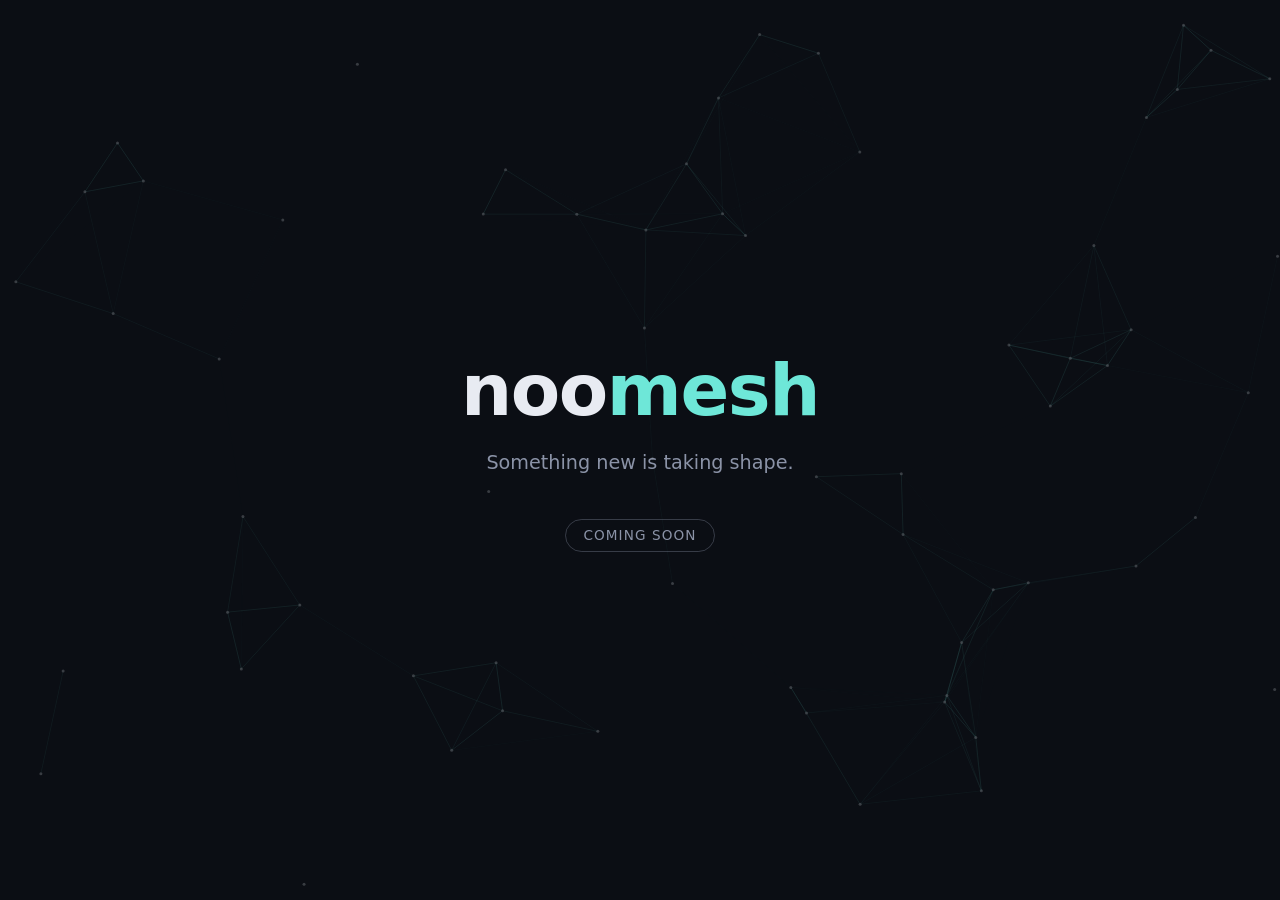
==== index.html @ 37df1b34 "Initial landing page for noomesh.ai Co-Authored-By: Claude Fable 5 <noreply@anthropic.com>" ====
<!DOCTYPE html>
<html lang="en">
<head>
  <meta charset="utf-8">
  <meta name="viewport" content="width=device-width, initial-scale=1">
  <title>Noomesh</title>
  <meta name="description" content="Noomesh — something new is taking shape.">
  <style>
    :root {
      --bg: #0b0e14;
      --fg: #e8ebf2;
      --muted: #8b93a7;
      --accent: #6ee7d8;
    }
    * { margin: 0; padding: 0; box-sizing: border-box; }
    html, body { height: 100%; }
    body {
      background: var(--bg);
      color: var(--fg);
      font-family: ui-sans-serif, system-ui, -apple-system, "Segoe UI", Roboto, Helvetica, Arial, sans-serif;
      display: grid;
      place-items: center;
      overflow: hidden;
    }
    canvas#mesh {
      position: fixed;
      inset: 0;
      width: 100%;
      height: 100%;
      opacity: 0.35;
    }
    main {
      position: relative;
      text-align: center;
      padding: 2rem;
    }
    h1 {
      font-size: clamp(2.5rem, 8vw, 4.5rem);
      font-weight: 650;
      letter-spacing: -0.02em;
    }
    h1 .accent { color: var(--accent); }
    p.tagline {
      margin-top: 1rem;
      font-size: clamp(1rem, 3vw, 1.2rem);
      color: var(--muted);
      line-height: 1.6;
    }
    .badge {
      display: inline-block;
      margin-top: 2.5rem;
      padding: 0.45rem 1.1rem;
      border: 1px solid rgba(139, 147, 167, 0.35);
      border-radius: 999px;
      font-size: 0.85rem;
      letter-spacing: 0.08em;
      text-transform: uppercase;
      color: var(--muted);
    }
  </style>
</head>
<body>
  <canvas id="mesh"></canvas>
  <main>
    <h1>noo<span class="accent">mesh</span></h1>
    <p class="tagline">Something new is taking shape.</p>
    <span class="badge">Coming soon</span>
  </main>
  <script>
    const canvas = document.getElementById('mesh');
    const ctx = canvas.getContext('2d');
    let w, h, points;

    function resize() {
      w = canvas.width = innerWidth * devicePixelRatio;
      h = canvas.height = innerHeight * devicePixelRatio;
      const count = Math.min(70, Math.floor((innerWidth * innerHeight) / 18000));
      points = Array.from({ length: count }, () => ({
        x: Math.random() * w,
        y: Math.random() * h,
        vx: (Math.random() - 0.5) * 0.35 * devicePixelRatio,
        vy: (Math.random() - 0.5) * 0.35 * devicePixelRatio,
      }));
    }

    function tick() {
      ctx.clearRect(0, 0, w, h);
      const linkDist = 170 * devicePixelRatio;
      for (const p of points) {
        p.x += p.vx; p.y += p.vy;
        if (p.x < 0 || p.x > w) p.vx *= -1;
        if (p.y < 0 || p.y > h) p.vy *= -1;
      }
      for (let i = 0; i < points.length; i++) {
        for (let j = i + 1; j < points.length; j++) {
          const a = points[i], b = points[j];
          const d = Math.hypot(a.x - b.x, a.y - b.y);
          if (d < linkDist) {
            ctx.strokeStyle = `rgba(110, 231, 216, ${(1 - d / linkDist) * 0.4})`;
            ctx.lineWidth = devicePixelRatio;
            ctx.beginPath();
            ctx.moveTo(a.x, a.y);
            ctx.lineTo(b.x, b.y);
            ctx.stroke();
          }
        }
      }
      ctx.fillStyle = 'rgba(232, 235, 242, 0.6)';
      for (const p of points) {
        ctx.beginPath();
        ctx.arc(p.x, p.y, 1.5 * devicePixelRatio, 0, Math.PI * 2);
        ctx.fill();
      }
      requestAnimationFrame(tick);
    }

    addEventListener('resize', resize);
    resize();
    tick();
  </script>
</body>
</html>
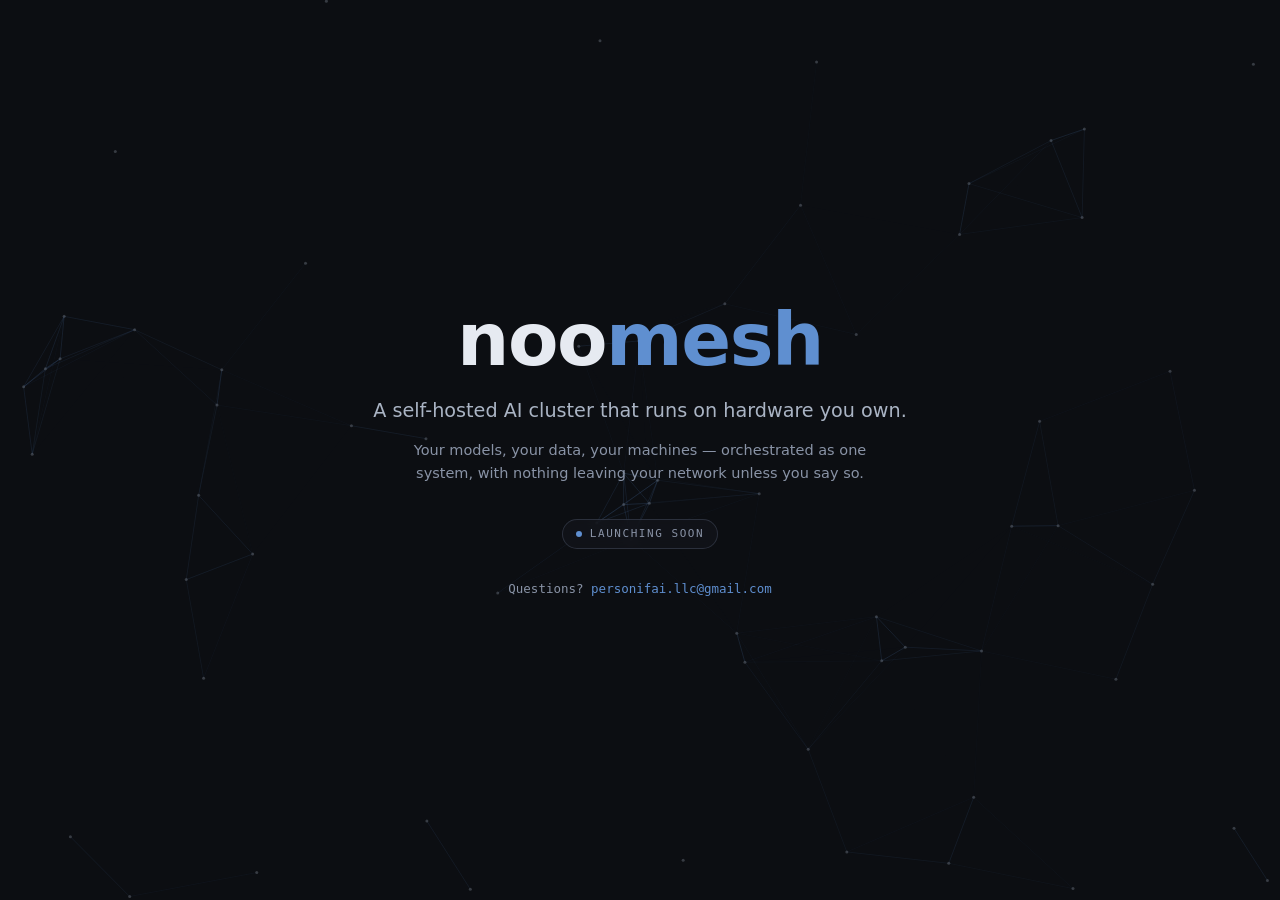
==== commit 19461b78: "feat: Slate-themed teaser now, full landing page staged for launch The teaser that was here predated" ====
--- a/index.html
+++ b/index.html
@@ -3,120 +3,78 @@
 <head>
   <meta charset="utf-8">
   <meta name="viewport" content="width=device-width, initial-scale=1">
-  <title>Noomesh</title>
-  <meta name="description" content="Noomesh — something new is taking shape.">
+  <title>Noomesh — coming soon</title>
+  <meta name="description" content="Noomesh — a self-hosted AI cluster that runs on hardware you own. Launching soon.">
+  <link rel="canonical" href="https://noomesh.ai/">
+
+  <meta property="og:type" content="website">
+  <meta property="og:url" content="https://noomesh.ai/">
+  <meta property="og:title" content="Noomesh">
+  <meta property="og:description" content="A self-hosted AI cluster that runs on hardware you own. Launching soon.">
+  <meta name="twitter:card" content="summary">
+
+  <link rel="icon" href="data:image/svg+xml,%3Csvg xmlns='http://www.w3.org/2000/svg' viewBox='0 0 32 32'%3E%3Ccircle cx='16' cy='16' r='16' fill='%230c0e12'/%3E%3Cg stroke='%235f8fd0' stroke-width='1.6' fill='none'%3E%3Cpath d='M9 10.5 23 21M23 10.5 9 21M9 10.5h14M9 21h14'/%3E%3C/g%3E%3Cg fill='%23e6eaf1'%3E%3Ccircle cx='9' cy='10.5' r='2.6'/%3E%3Ccircle cx='23' cy='10.5' r='2.6'/%3E%3Ccircle cx='9' cy='21' r='2.6'/%3E%3Ccircle cx='23' cy='21' r='2.6'/%3E%3C/g%3E%3C/svg%3E">
+  <link rel="stylesheet" href="assets/site.css">
   <style>
-    :root {
-      --bg: #0b0e14;
-      --fg: #e8ebf2;
-      --muted: #8b93a7;
-      --accent: #6ee7d8;
-    }
-    * { margin: 0; padding: 0; box-sizing: border-box; }
-    html, body { height: 100%; }
     body {
-      background: var(--bg);
-      color: var(--fg);
-      font-family: ui-sans-serif, system-ui, -apple-system, "Segoe UI", Roboto, Helvetica, Arial, sans-serif;
+      min-height: 100dvh;
       display: grid;
       place-items: center;
       overflow: hidden;
     }
-    canvas#mesh {
-      position: fixed;
-      inset: 0;
-      width: 100%;
-      height: 100%;
-      opacity: 0.35;
-    }
     main {
       position: relative;
+      z-index: 1;
       text-align: center;
-      padding: 2rem;
+      padding: 32px 24px;
+      max-width: 640px;
     }
     h1 {
-      font-size: clamp(2.5rem, 8vw, 4.5rem);
-      font-weight: 650;
-      letter-spacing: -0.02em;
+      font-size: clamp(2.6rem, 9vw, 4.6rem);
+      line-height: 1.05;
     }
-    h1 .accent { color: var(--accent); }
-    p.tagline {
-      margin-top: 1rem;
-      font-size: clamp(1rem, 3vw, 1.2rem);
-      color: var(--muted);
-      line-height: 1.6;
+    .tagline {
+      margin-top: 18px;
+      font-size: clamp(1rem, 3.2vw, 1.2rem);
+      color: var(--ink-2);
+      text-wrap: balance;
     }
-    .badge {
-      display: inline-block;
-      margin-top: 2.5rem;
-      padding: 0.45rem 1.1rem;
-      border: 1px solid rgba(139, 147, 167, 0.35);
-      border-radius: 999px;
-      font-size: 0.85rem;
-      letter-spacing: 0.08em;
-      text-transform: uppercase;
-      color: var(--muted);
+    .sub {
+      margin-top: 12px;
+      font-size: 14.5px;
+      color: var(--dim);
+      text-wrap: balance;
+    }
+    .pill {
+      margin-top: 34px;
+    }
+    .contact {
+      margin-top: 30px;
+      font-family: var(--mono);
+      font-size: 12.5px;
+      color: var(--dim);
     }
   </style>
 </head>
 <body>
-  <canvas id="mesh"></canvas>
+  <canvas id="mesh" aria-hidden="true"></canvas>
+
   <main>
-    <h1>noo<span class="accent">mesh</span></h1>
-    <p class="tagline">Something new is taking shape.</p>
-    <span class="badge">Coming soon</span>
+    <h1 class="wordmark">noo<span class="accent">mesh</span></h1>
+
+    <p class="tagline">A self-hosted AI cluster that runs on hardware you own.</p>
+    <p class="sub">
+      Your models, your data, your machines — orchestrated as one system,
+      with nothing leaving your network unless you say so.
+    </p>
+
+    <span class="pill">Launching soon</span>
+
+    <p class="contact">
+      Questions? <a href="mailto:personifai.llc@gmail.com">personifai.llc@gmail.com</a>
+    </p>
   </main>
-  <script>
-    const canvas = document.getElementById('mesh');
-    const ctx = canvas.getContext('2d');
-    let w, h, points;
 
-    function resize() {
-      w = canvas.width = innerWidth * devicePixelRatio;
-      h = canvas.height = innerHeight * devicePixelRatio;
-      const count = Math.min(70, Math.floor((innerWidth * innerHeight) / 18000));
-      points = Array.from({ length: count }, () => ({
-        x: Math.random() * w,
-        y: Math.random() * h,
-        vx: (Math.random() - 0.5) * 0.35 * devicePixelRatio,
-        vy: (Math.random() - 0.5) * 0.35 * devicePixelRatio,
-      }));
-    }
-
-    function tick() {
-      ctx.clearRect(0, 0, w, h);
-      const linkDist = 170 * devicePixelRatio;
-      for (const p of points) {
-        p.x += p.vx; p.y += p.vy;
-        if (p.x < 0 || p.x > w) p.vx *= -1;
-        if (p.y < 0 || p.y > h) p.vy *= -1;
-      }
-      for (let i = 0; i < points.length; i++) {
-        for (let j = i + 1; j < points.length; j++) {
-          const a = points[i], b = points[j];
-          const d = Math.hypot(a.x - b.x, a.y - b.y);
-          if (d < linkDist) {
-            ctx.strokeStyle = `rgba(110, 231, 216, ${(1 - d / linkDist) * 0.4})`;
-            ctx.lineWidth = devicePixelRatio;
-            ctx.beginPath();
-            ctx.moveTo(a.x, a.y);
-            ctx.lineTo(b.x, b.y);
-            ctx.stroke();
-          }
-        }
-      }
-      ctx.fillStyle = 'rgba(232, 235, 242, 0.6)';
-      for (const p of points) {
-        ctx.beginPath();
-        ctx.arc(p.x, p.y, 1.5 * devicePixelRatio, 0, Math.PI * 2);
-        ctx.fill();
-      }
-      requestAnimationFrame(tick);
-    }
-
-    addEventListener('resize', resize);
-    resize();
-    tick();
-  </script>
+  <script src="assets/mesh.js" defer></script>
 </body>
 </html>
--- a/assets/site.css
+++ b/assets/site.css
@@ -0,0 +1,212 @@
+/* Noomesh site — Slate palette, lifted from @metis/tokens (pai-mesh-ui,
+   packages/tokens/src/tokens.css) so the site and the console read as one
+   product. Dark-first: the console's dark theme is the product's face.
+
+   Kept as a plain stylesheet with no build step, matching how this repo
+   already deploys (push to main -> Pages, no CI). */
+
+:root {
+  /* Slate — dark */
+  --bg: #0c0e12;
+  --surface: #14171d;
+  --surface-2: #1b1f28;
+  --surface-3: #232937;
+  --line: rgba(150, 172, 205, 0.11);
+  --line-2: rgba(150, 172, 205, 0.2);
+  --ink: #e6eaf1;
+  --ink-2: #aab4c4;
+  --dim: #8993a6;
+  --good: #46c08a;
+  --warn: #e0a24a;
+  --primary: #5f8fd0;
+  --primary-foreground: #08111c;
+  --primary-soft: rgba(95, 143, 208, 0.14);
+
+  --sans: system-ui, 'Segoe UI', -apple-system, Roboto, sans-serif;
+  --mono: ui-monospace, 'Cascadia Code', 'JetBrains Mono', 'SF Mono', Consolas, Menlo, monospace;
+
+  /* consumed by assets/mesh.js */
+  --mesh-line: 95, 143, 208;
+  --mesh-dot: 170, 180, 196;
+
+  --maxw: 1060px;
+}
+
+* {
+  margin: 0;
+  padding: 0;
+  box-sizing: border-box;
+}
+html {
+  scroll-behavior: smooth;
+}
+@media (prefers-reduced-motion: reduce) {
+  html {
+    scroll-behavior: auto;
+  }
+}
+body {
+  background: var(--bg);
+  color: var(--ink);
+  font-family: var(--sans);
+  line-height: 1.6;
+  -webkit-font-smoothing: antialiased;
+}
+canvas#mesh {
+  position: fixed;
+  inset: 0;
+  width: 100%;
+  height: 100%;
+  z-index: 0;
+  pointer-events: none;
+  opacity: 0.55;
+}
+a {
+  color: var(--primary);
+  text-decoration: none;
+}
+a:hover {
+  text-decoration: underline;
+}
+:focus-visible {
+  outline: 2px solid var(--primary);
+  outline-offset: 3px;
+  border-radius: 4px;
+}
+
+/* Skip link — the first tab stop on a page whose nav precedes the content. */
+.skip {
+  position: absolute;
+  left: -9999px;
+  top: 0;
+  z-index: 50;
+  background: var(--surface);
+  color: var(--ink);
+  padding: 10px 16px;
+  border: 1px solid var(--line-2);
+  border-radius: 0 0 6px 0;
+}
+.skip:focus {
+  left: 0;
+}
+
+.wrap {
+  position: relative;
+  z-index: 1;
+  max-width: var(--maxw);
+  margin: 0 auto;
+  padding: 0 24px;
+}
+
+/* ---- wordmark ---- */
+.wordmark {
+  font-weight: 650;
+  letter-spacing: -0.02em;
+  color: var(--ink);
+}
+.wordmark .accent {
+  color: var(--primary);
+}
+
+/* ---- eyebrow / mono label ---- */
+.eyebrow {
+  font-family: var(--mono);
+  font-size: 11px;
+  letter-spacing: 0.18em;
+  text-transform: uppercase;
+  color: var(--dim);
+}
+
+/* ---- buttons ---- */
+.btn {
+  display: inline-flex;
+  align-items: center;
+  gap: 8px;
+  padding: 11px 20px;
+  border-radius: 7px;
+  font-size: 14.5px;
+  font-weight: 600;
+  border: 1px solid transparent;
+  cursor: pointer;
+}
+.btn:hover {
+  text-decoration: none;
+}
+.btn-primary {
+  background: var(--primary);
+  color: var(--primary-foreground);
+}
+.btn-primary:hover {
+  filter: brightness(1.08);
+}
+.btn-ghost {
+  border-color: var(--line-2);
+  color: var(--ink);
+}
+.btn-ghost:hover {
+  border-color: var(--ink-2);
+  background: var(--surface-2);
+}
+
+/* ---- status pill ---- */
+.pill {
+  display: inline-flex;
+  align-items: center;
+  gap: 8px;
+  padding: 5px 13px;
+  border: 1px solid var(--line-2);
+  border-radius: 999px;
+  font-family: var(--mono);
+  font-size: 11px;
+  letter-spacing: 0.14em;
+  text-transform: uppercase;
+  color: var(--dim);
+  background: rgba(20, 23, 29, 0.6);
+  backdrop-filter: blur(6px);
+}
+.pill::before {
+  content: '';
+  width: 6px;
+  height: 6px;
+  border-radius: 50%;
+  background: var(--primary);
+  flex-shrink: 0;
+}
+@media (prefers-reduced-motion: no-preference) {
+  .pill::before {
+    animation: pulse 2.4s ease-in-out infinite;
+  }
+}
+@keyframes pulse {
+  50% {
+    opacity: 0.3;
+  }
+}
+
+footer {
+  position: relative;
+  z-index: 1;
+  border-top: 1px solid var(--line);
+  margin-top: 72px;
+  padding: 28px 0 40px;
+}
+footer .wrap {
+  display: flex;
+  flex-wrap: wrap;
+  align-items: center;
+  justify-content: space-between;
+  gap: 14px;
+}
+footer .made {
+  font-family: var(--mono);
+  font-size: 11.5px;
+  color: var(--dim);
+}
+footer nav {
+  display: flex;
+  gap: 18px;
+  font-size: 13px;
+}
+footer nav a {
+  color: var(--ink-2);
+}
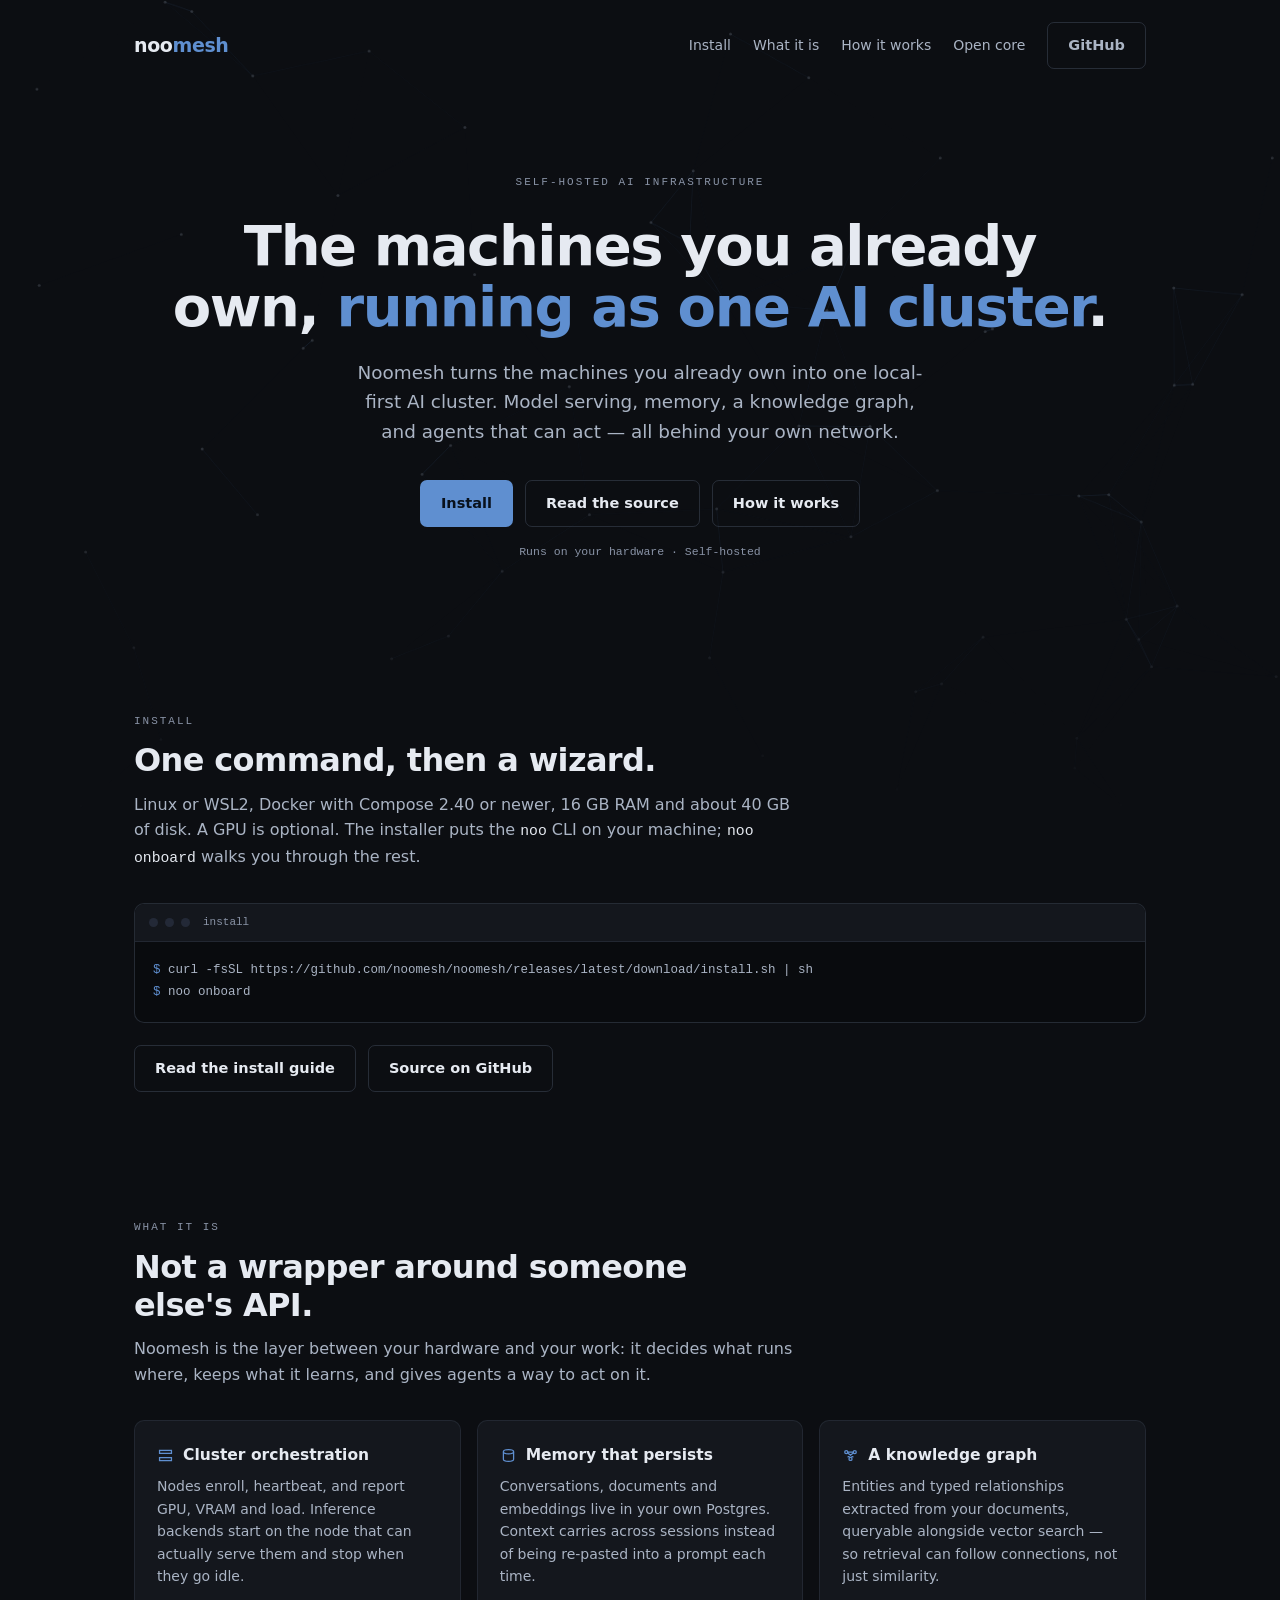
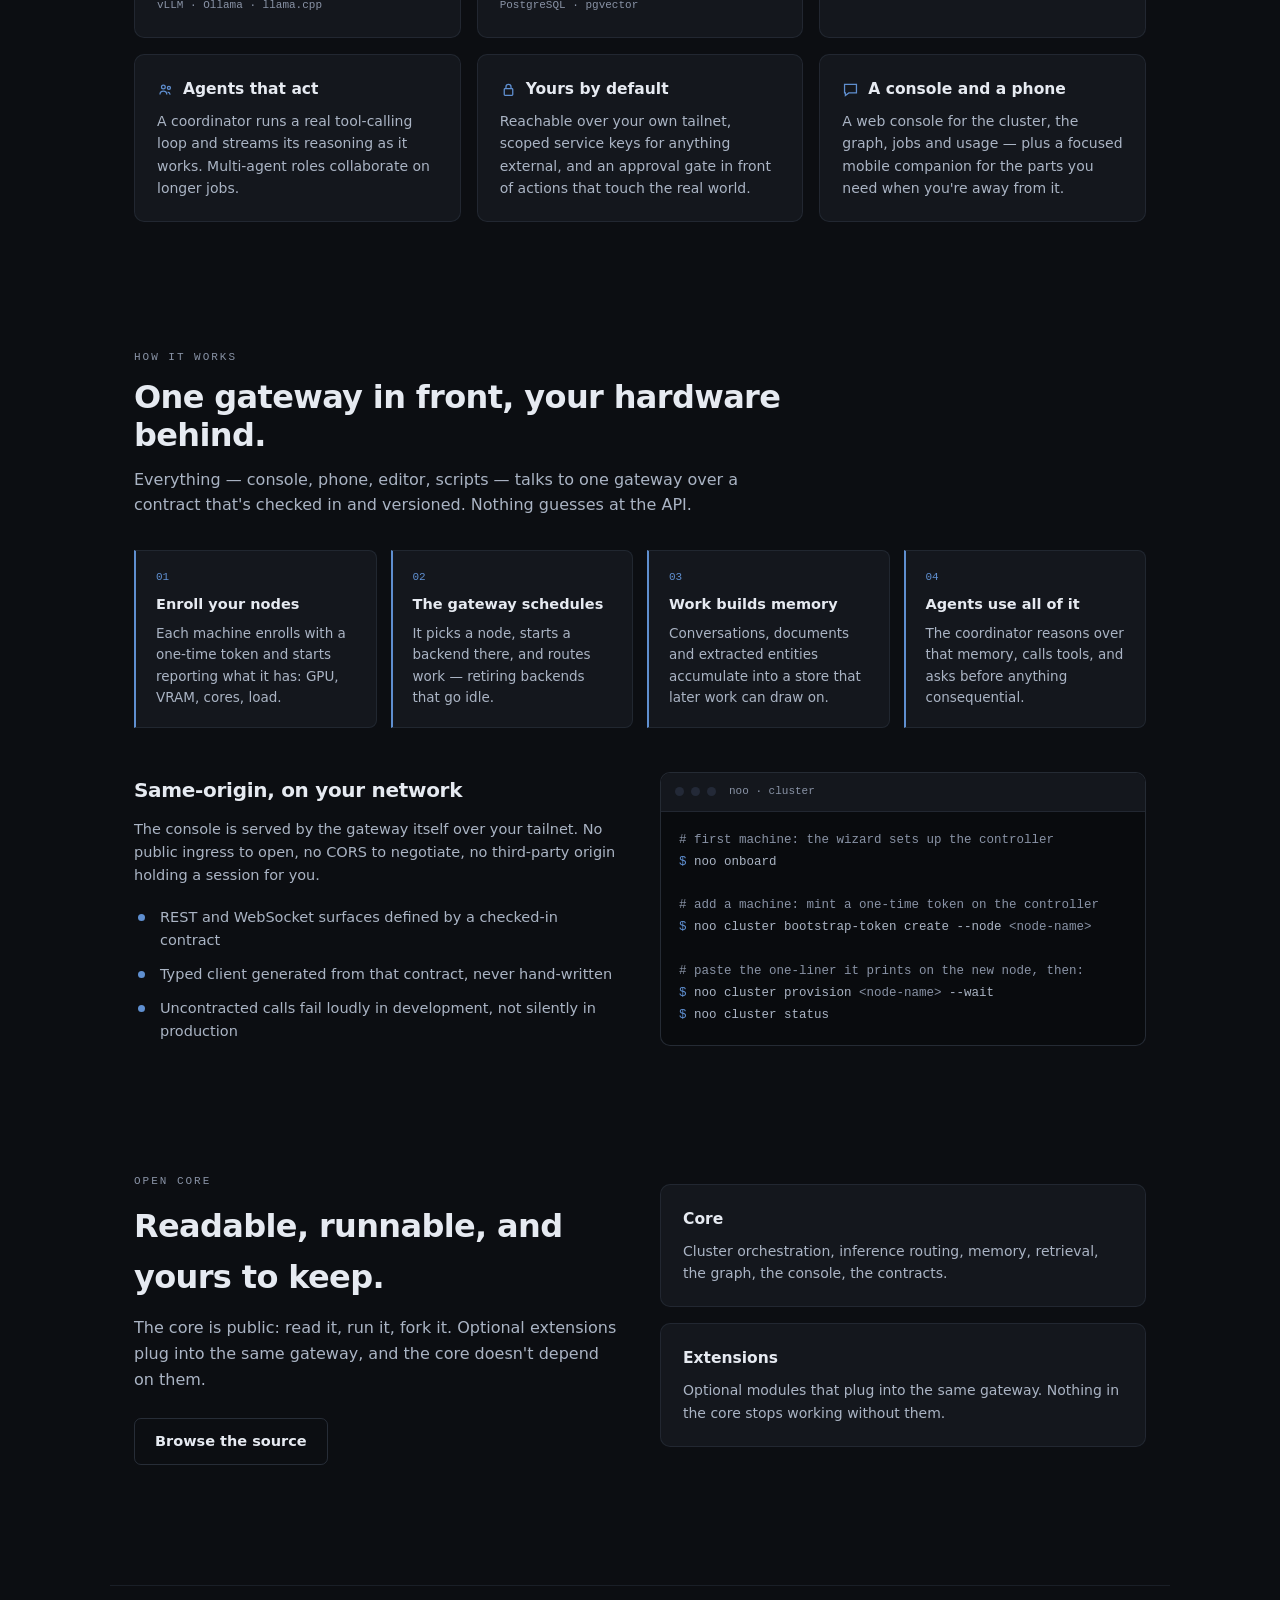
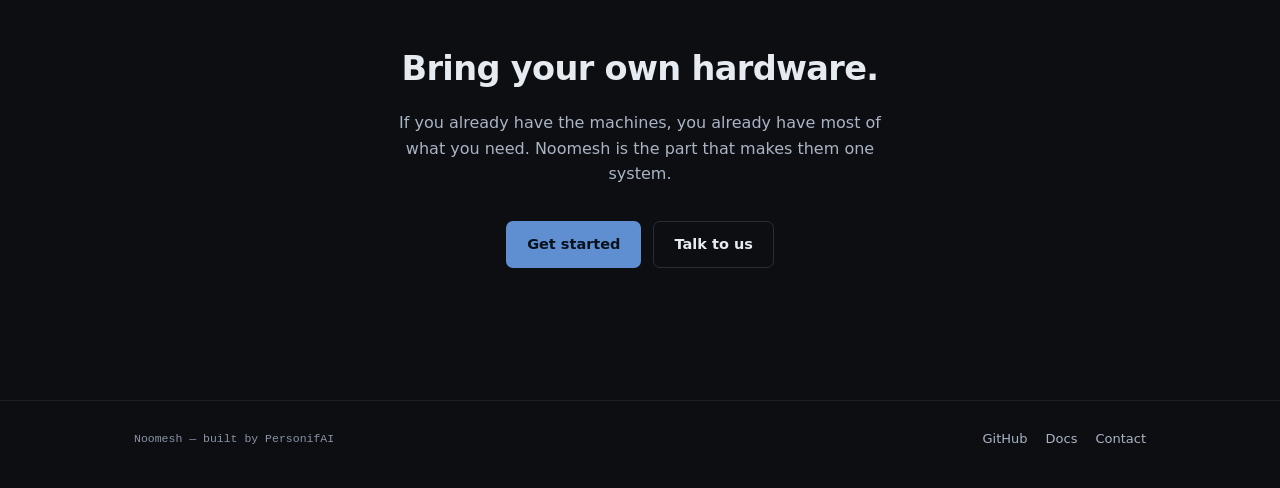
==== commit 00cf369f: "feat: launch page Co-Authored-By: Claude Sonnet 5.5 <noreply@anthropic.com>" ====
--- a/index.html
+++ b/index.html
@@ -3,78 +3,862 @@
 <head>
   <meta charset="utf-8">
   <meta name="viewport" content="width=device-width, initial-scale=1">
-  <title>Noomesh — coming soon</title>
-  <meta name="description" content="Noomesh — a self-hosted AI cluster that runs on hardware you own. Launching soon.">
+  <title>Noomesh — one local-first AI cluster</title>
+  <meta name="description" content="Noomesh turns the machines you already own into one local-first AI cluster. Model serving, memory, a knowledge graph and agents, behind your own network.">
+
   <link rel="canonical" href="https://noomesh.ai/">
 
   <meta property="og:type" content="website">
   <meta property="og:url" content="https://noomesh.ai/">
   <meta property="og:title" content="Noomesh">
-  <meta property="og:description" content="A self-hosted AI cluster that runs on hardware you own. Launching soon.">
+  <meta property="og:description" content="Noomesh turns the machines you already own into one local-first AI cluster.">
   <meta name="twitter:card" content="summary">
 
   <link rel="icon" href="data:image/svg+xml,%3Csvg xmlns='http://www.w3.org/2000/svg' viewBox='0 0 32 32'%3E%3Ccircle cx='16' cy='16' r='16' fill='%230c0e12'/%3E%3Cg stroke='%235f8fd0' stroke-width='1.6' fill='none'%3E%3Cpath d='M9 10.5 23 21M23 10.5 9 21M9 10.5h14M9 21h14'/%3E%3C/g%3E%3Cg fill='%23e6eaf1'%3E%3Ccircle cx='9' cy='10.5' r='2.6'/%3E%3Ccircle cx='23' cy='10.5' r='2.6'/%3E%3Ccircle cx='9' cy='21' r='2.6'/%3E%3Ccircle cx='23' cy='21' r='2.6'/%3E%3C/g%3E%3C/svg%3E">
-  <link rel="stylesheet" href="assets/site.css">
   <style>
-    body {
-      min-height: 100dvh;
-      display: grid;
-      place-items: center;
-      overflow: hidden;
-    }
-    main {
+/* Noomesh site — shared palette and primitives.
+   Dark-first, plain CSS, no build step. */
+
+:root {
+  /* Slate — dark */
+  --bg: #0c0e12;
+  --surface: #14171d;
+  --surface-2: #1b1f28;
+  --surface-3: #232937;
+  --line: rgba(150, 172, 205, 0.11);
+  --line-2: rgba(150, 172, 205, 0.2);
+  --ink: #e6eaf1;
+  --ink-2: #aab4c4;
+  --dim: #8993a6;
+  --good: #46c08a;
+  --warn: #e0a24a;
+  --primary: #5f8fd0;
+  --primary-foreground: #08111c;
+  --primary-soft: rgba(95, 143, 208, 0.14);
+
+  --sans: system-ui, 'Segoe UI', -apple-system, Roboto, sans-serif;
+  --mono: ui-monospace, 'Cascadia Code', 'JetBrains Mono', 'SF Mono', Consolas, Menlo, monospace;
+
+  /* consumed by assets/mesh.js */
+  --mesh-line: 95, 143, 208;
+  --mesh-dot: 170, 180, 196;
+
+  --maxw: 1060px;
+}
+
+* {
+  margin: 0;
+  padding: 0;
+  box-sizing: border-box;
+}
+html {
+  scroll-behavior: smooth;
+}
+@media (prefers-reduced-motion: reduce) {
+  html {
+    scroll-behavior: auto;
+  }
+}
+body {
+  background: var(--bg);
+  color: var(--ink);
+  font-family: var(--sans);
+  line-height: 1.6;
+  -webkit-font-smoothing: antialiased;
+}
+canvas#mesh {
+  position: fixed;
+  inset: 0;
+  width: 100%;
+  height: 100%;
+  z-index: 0;
+  pointer-events: none;
+  opacity: 0.55;
+}
+a {
+  color: var(--primary);
+  text-decoration: none;
+}
+a:hover {
+  text-decoration: underline;
+}
+:focus-visible {
+  outline: 2px solid var(--primary);
+  outline-offset: 3px;
+  border-radius: 4px;
+}
+
+/* Skip link — the first tab stop on a page whose nav precedes the content. */
+.skip {
+  position: absolute;
+  left: -9999px;
+  top: 0;
+  z-index: 50;
+  background: var(--surface);
+  color: var(--ink);
+  padding: 10px 16px;
+  border: 1px solid var(--line-2);
+  border-radius: 0 0 6px 0;
+}
+.skip:focus {
+  left: 0;
+}
+
+.wrap {
+  position: relative;
+  z-index: 1;
+  max-width: var(--maxw);
+  margin: 0 auto;
+  padding: 0 24px;
+}
+
+/* ---- wordmark ---- */
+.wordmark {
+  font-weight: 650;
+  letter-spacing: -0.02em;
+  color: var(--ink);
+}
+.wordmark .accent {
+  color: var(--primary);
+}
+
+/* ---- eyebrow / mono label ---- */
+.eyebrow {
+  font-family: var(--mono);
+  font-size: 11px;
+  letter-spacing: 0.18em;
+  text-transform: uppercase;
+  color: var(--dim);
+}
+
+/* ---- buttons ---- */
+.btn {
+  display: inline-flex;
+  align-items: center;
+  gap: 8px;
+  padding: 11px 20px;
+  border-radius: 7px;
+  font-size: 14.5px;
+  font-weight: 600;
+  border: 1px solid transparent;
+  cursor: pointer;
+}
+.btn:hover {
+  text-decoration: none;
+}
+.btn-primary {
+  background: var(--primary);
+  color: var(--primary-foreground);
+}
+.btn-primary:hover {
+  filter: brightness(1.08);
+}
+.btn-ghost {
+  border-color: var(--line-2);
+  color: var(--ink);
+}
+.btn-ghost:hover {
+  border-color: var(--ink-2);
+  background: var(--surface-2);
+}
+
+/* ---- status pill ---- */
+.pill {
+  display: inline-flex;
+  align-items: center;
+  gap: 8px;
+  padding: 5px 13px;
+  border: 1px solid var(--line-2);
+  border-radius: 999px;
+  font-family: var(--mono);
+  font-size: 11px;
+  letter-spacing: 0.14em;
+  text-transform: uppercase;
+  color: var(--dim);
+  background: rgba(20, 23, 29, 0.6);
+  backdrop-filter: blur(6px);
+}
+.pill::before {
+  content: '';
+  width: 6px;
+  height: 6px;
+  border-radius: 50%;
+  background: var(--primary);
+  flex-shrink: 0;
+}
+@media (prefers-reduced-motion: no-preference) {
+  .pill::before {
+    animation: pulse 2.4s ease-in-out infinite;
+  }
+}
+@keyframes pulse {
+  50% {
+    opacity: 0.3;
+  }
+}
+
+footer {
+  position: relative;
+  z-index: 1;
+  border-top: 1px solid var(--line);
+  margin-top: 72px;
+  padding: 28px 0 40px;
+}
+footer .wrap {
+  display: flex;
+  flex-wrap: wrap;
+  align-items: center;
+  justify-content: space-between;
+  gap: 14px;
+}
+footer .made {
+  font-family: var(--mono);
+  font-size: 11.5px;
+  color: var(--dim);
+}
+footer nav {
+  display: flex;
+  gap: 18px;
+  font-size: 13px;
+}
+footer nav a {
+  color: var(--ink-2);
+}
+  </style>
+  <style>
+    /* The field is background texture behind the hero only — it competes with
+       reading once there's real content on the page. */
+    canvas#mesh {
+      height: 92vh;
+      opacity: 0.4;
+      -webkit-mask-image: linear-gradient(to bottom, #000 55%, transparent);
+      mask-image: linear-gradient(to bottom, #000 55%, transparent);
+    }
+
+    header.site {
+      position: relative;
+      z-index: 2;
+      padding: 22px 0;
+    }
+    header.site .wrap {
+      display: flex;
+      align-items: center;
+      justify-content: space-between;
+      gap: 16px;
+    }
+    header.site .wordmark {
+      font-size: 19px;
+    }
+    header.site nav {
+      display: flex;
+      align-items: center;
+      gap: 22px;
+      font-size: 14px;
+    }
+    header.site nav a {
+      color: var(--ink-2);
+    }
+    header.site nav a:hover {
+      color: var(--ink);
+      text-decoration: none;
+    }
+    @media (max-width: 720px) {
+      header.site nav a:not(.btn) {
+        display: none;
+      }
+    }
+
+    /* ---- hero ---- */
+    .hero {
+      padding: 76px 0 84px;
+      text-align: center;
+    }
+    .hero h1 {
+      margin-top: 22px;
+      font-size: clamp(2.1rem, 6vw, 3.5rem);
+      line-height: 1.1;
+      letter-spacing: -0.025em;
+      text-wrap: balance;
+    }
+    .hero h1 .accent {
+      color: var(--primary);
+    }
+    .hero .lede {
+      margin: 20px auto 0;
+      max-width: 640px;
+      font-size: clamp(1rem, 2.6vw, 1.15rem);
+      color: var(--ink-2);
+      text-wrap: balance;
+    }
+    .cta {
+      margin-top: 34px;
+      display: flex;
+      gap: 12px;
+      justify-content: center;
+      flex-wrap: wrap;
+    }
+    .cta-note {
+      margin-top: 16px;
+      font-family: var(--mono);
+      font-size: 11.5px;
+      color: var(--dim);
+    }
+    /* One line wherever it fits. Below this it wraps at the separator rather
+       than being shrunk into illegibility. */
+    @media (min-width: 560px) {
+      .cta-note {
+        white-space: nowrap;
+      }
+    }
+
+    /* ---- sections ---- */
+    section {
       position: relative;
       z-index: 1;
-      text-align: center;
-      padding: 32px 24px;
-      max-width: 640px;
-    }
-    h1 {
-      font-size: clamp(2.6rem, 9vw, 4.6rem);
-      line-height: 1.05;
-    }
-    .tagline {
-      margin-top: 18px;
-      font-size: clamp(1rem, 3.2vw, 1.2rem);
+      padding: 60px 0;
+    }
+    .sec-head {
+      max-width: 660px;
+      margin-bottom: 32px;
+    }
+    .sec-head h2 {
+      margin-top: 10px;
+      font-size: clamp(1.5rem, 3.6vw, 2rem);
+      letter-spacing: -0.02em;
+      line-height: 1.2;
+    }
+    .sec-head p {
+      margin-top: 12px;
       color: var(--ink-2);
-      text-wrap: balance;
-    }
-    .sub {
-      margin-top: 12px;
+    }
+
+    .grid {
+      display: grid;
+      grid-template-columns: repeat(auto-fit, minmax(268px, 1fr));
+      gap: 16px;
+    }
+    .card {
+      background: var(--surface);
+      border: 1px solid var(--line);
+      border-radius: 10px;
+      padding: 22px;
+    }
+    .card h3 {
+      font-size: 15.5px;
+      margin-bottom: 8px;
+      display: flex;
+      align-items: center;
+      gap: 9px;
+    }
+    .card h3 svg {
+      width: 17px;
+      height: 17px;
+      flex-shrink: 0;
+      fill: none;
+      stroke: var(--primary);
+      stroke-width: 1.5;
+    }
+    .card p {
+      font-size: 14px;
+      color: var(--ink-2);
+    }
+    .card .note {
+      display: block;
+      margin-top: 10px;
+      font-family: var(--mono);
+      font-size: 11px;
+      color: var(--dim);
+    }
+
+    /* ---- flow diagram ---- */
+    .flow {
+      display: grid;
+      grid-template-columns: repeat(auto-fit, minmax(210px, 1fr));
+      gap: 14px;
+      counter-reset: step;
+    }
+    .flow .step {
+      position: relative;
+      background: var(--surface);
+      border: 1px solid var(--line);
+      border-left: 2px solid var(--primary);
+      border-radius: 0 8px 8px 0;
+      padding: 18px 20px;
+    }
+    .flow .step::before {
+      counter-increment: step;
+      content: '0' counter(step);
+      display: block;
+      font-family: var(--mono);
+      font-size: 11px;
+      color: var(--primary);
+      margin-bottom: 7px;
+    }
+    .flow .step h3 {
       font-size: 14.5px;
+      margin-bottom: 6px;
+    }
+    .flow .step p {
+      font-size: 13.5px;
+      color: var(--ink-2);
+    }
+
+    /* ---- terminal ---- */
+    .term {
+      background: #090b0e;
+      border: 1px solid var(--line-2);
+      border-radius: 10px;
+      overflow: hidden;
+    }
+    .term-bar {
+      display: flex;
+      align-items: center;
+      gap: 7px;
+      padding: 10px 14px;
+      border-bottom: 1px solid var(--line);
+      background: var(--surface);
+    }
+    .term-bar i {
+      width: 9px;
+      height: 9px;
+      border-radius: 50%;
+      background: var(--surface-3);
+    }
+    .term-bar span {
+      margin-left: 6px;
+      font-family: var(--mono);
+      font-size: 11px;
       color: var(--dim);
-      text-wrap: balance;
-    }
-    .pill {
-      margin-top: 34px;
-    }
-    .contact {
-      margin-top: 30px;
+    }
+    .term pre {
+      margin: 0;
+      padding: 18px;
+      overflow-x: auto;
       font-family: var(--mono);
       font-size: 12.5px;
+      line-height: 1.75;
+      color: var(--ink-2);
+    }
+    .term .c {
       color: var(--dim);
+    }
+    .term .p {
+      color: var(--primary);
+    }
+    .term .g {
+      color: var(--good);
+    }
+
+    .split {
+      display: grid;
+      grid-template-columns: 1fr 1fr;
+      gap: 40px;
+      align-items: center;
+    }
+    @media (max-width: 860px) {
+      .split {
+        grid-template-columns: 1fr;
+        gap: 26px;
+      }
+      section {
+        padding: 44px 0;
+      }
+    }
+
+    ul.ticks {
+      list-style: none;
+      margin-top: 18px;
+      display: grid;
+      gap: 11px;
+    }
+    ul.ticks li {
+      position: relative;
+      padding-left: 26px;
+      font-size: 14.5px;
+      color: var(--ink-2);
+    }
+    ul.ticks li::before {
+      content: '';
+      position: absolute;
+      left: 4px;
+      top: 8px;
+      width: 7px;
+      height: 7px;
+      border-radius: 50%;
+      background: var(--primary);
+    }
+
+    code {
+      font-family: var(--mono);
+      font-size: 0.92em;
+      color: var(--ink);
+    }
+
+    .closing {
+      text-align: center;
+      border-top: 1px solid var(--line);
+      padding-top: 56px;
+    }
+    .closing h2 {
+      font-size: clamp(1.5rem, 4vw, 2.1rem);
+      letter-spacing: -0.02em;
+    }
+    .closing p {
+      margin: 14px auto 0;
+      max-width: 520px;
+      color: var(--ink-2);
     }
   </style>
 </head>
 <body>
+  <a class="skip" href="#main">Skip to content</a>
   <canvas id="mesh" aria-hidden="true"></canvas>
 
-  <main>
-    <h1 class="wordmark">noo<span class="accent">mesh</span></h1>
-
-    <p class="tagline">A self-hosted AI cluster that runs on hardware you own.</p>
-    <p class="sub">
-      Your models, your data, your machines — orchestrated as one system,
-      with nothing leaving your network unless you say so.
-    </p>
-
-    <span class="pill">Launching soon</span>
-
-    <p class="contact">
-      Questions? <a href="mailto:personifai.llc@gmail.com">personifai.llc@gmail.com</a>
-    </p>
+  <header class="site">
+    <div class="wrap">
+      <a class="wordmark" href="/" aria-label="Noomesh home">noo<span class="accent">mesh</span></a>
+      <nav>
+        <a href="#install">Install</a>
+        <a href="#what">What it is</a>
+        <a href="#how">How it works</a>
+        <a href="#open">Open core</a>
+        <a class="btn btn-ghost" href="https://github.com/noomesh/noomesh">GitHub</a>
+      </nav>
+    </div>
+  </header>
+
+  <main id="main">
+    <div class="wrap hero">
+      <span class="eyebrow">Self-hosted AI infrastructure</span>
+      <h1>The machines you already own, <span class="accent">running as one AI cluster</span>.</h1>
+      <p class="lede">
+        Noomesh turns the machines you already own into one local-first AI cluster.
+        Model serving, memory, a knowledge graph, and agents that can act — all behind
+        your own network.
+      </p>
+      <div class="cta">
+        <a class="btn btn-primary" href="#install">Install</a>
+        <a class="btn btn-ghost" href="https://github.com/noomesh/noomesh">Read the source</a>
+        <a class="btn btn-ghost" href="#how">How it works</a>
+      </div>
+      <p class="cta-note">Runs on your hardware · Self-hosted</p>
+    </div>
+
+    <!-- ---------- install ---------- -->
+    <section id="install">
+      <div class="wrap">
+        <div class="sec-head">
+          <span class="eyebrow">Install</span>
+          <h2>One command, then a wizard.</h2>
+          <p>
+            Linux or WSL2, Docker with Compose 2.40 or newer, 16&nbsp;GB RAM and about 40&nbsp;GB of disk. A GPU is optional.
+            The installer puts the <code>noo</code> CLI on your machine; <code>noo onboard</code>
+            walks you through the rest.
+          </p>
+        </div>
+        <div class="term">
+          <div class="term-bar">
+            <i></i><i></i><i></i><span>install</span>
+          </div>
+<pre><span class="p">$</span> curl -fsSL https://github.com/noomesh/noomesh/releases/latest/download/install.sh | sh
+<span class="p">$</span> noo onboard</pre>
+        </div>
+        <div class="cta" style="justify-content:flex-start;margin-top:22px">
+          <a class="btn btn-ghost" href="https://github.com/noomesh/noomesh#quick-start">Read the install guide</a>
+          <a class="btn btn-ghost" href="https://github.com/noomesh/noomesh">Source on GitHub</a>
+        </div>
+      </div>
+    </section>
+
+    <!-- ---------- what it is ---------- -->
+    <section id="what">
+      <div class="wrap">
+        <div class="sec-head">
+          <span class="eyebrow">What it is</span>
+          <h2>Not a wrapper around someone else's API.</h2>
+          <p>
+            Noomesh is the layer between your hardware and your work: it decides what runs
+            where, keeps what it learns, and gives agents a way to act on it.
+          </p>
+        </div>
+
+        <div class="grid">
+          <div class="card">
+            <h3>
+              <svg viewBox="0 0 20 20"><rect x="3" y="4" width="14" height="3.5"/><rect x="3" y="12.5" width="14" height="3.5"/></svg>
+              Cluster orchestration
+            </h3>
+            <p>
+              Nodes enroll, heartbeat, and report GPU, VRAM and load. Inference backends
+              start on the node that can actually serve them and stop when they go idle.
+            </p>
+            <span class="note">vLLM · Ollama · llama.cpp</span>
+          </div>
+
+          <div class="card">
+            <h3>
+              <svg viewBox="0 0 20 20"><ellipse cx="10" cy="5.5" rx="6" ry="2.5"/><path d="M4 5.5v9c0 1.4 2.7 2.5 6 2.5s6-1.1 6-2.5v-9"/></svg>
+              Memory that persists
+            </h3>
+            <p>
+              Conversations, documents and embeddings live in your own Postgres. Context
+              carries across sessions instead of being re-pasted into a prompt each time.
+            </p>
+            <span class="note">PostgreSQL · pgvector</span>
+          </div>
+
+          <div class="card">
+            <h3>
+              <svg viewBox="0 0 20 20"><circle cx="5" cy="6" r="1.8"/><circle cx="15" cy="6" r="1.8"/><circle cx="10" cy="14" r="1.8"/><path d="M6.6 7l6.8 5M13.4 7l-6.8 5M6.5 6h7"/></svg>
+              A knowledge graph
+            </h3>
+            <p>
+              Entities and typed relationships extracted from your documents, queryable
+              alongside vector search — so retrieval can follow connections, not just
+              similarity.
+            </p>
+          </div>
+
+          <div class="card">
+            <h3>
+              <svg viewBox="0 0 20 20"><circle cx="7.5" cy="7" r="2.2"/><circle cx="14" cy="8" r="1.8"/><path d="M3.5 16c0-2.4 1.8-4 4-4s4 1.6 4 4M12.5 13c1.4.1 2.6 1.1 3 3"/></svg>
+              Agents that act
+            </h3>
+            <p>
+              A coordinator runs a real tool-calling loop and streams its reasoning as it
+              works. Multi-agent roles collaborate on longer jobs.
+            </p>
+          </div>
+
+          <div class="card">
+            <h3>
+              <svg viewBox="0 0 20 20"><rect x="5" y="9" width="10" height="8" rx="1"/><path d="M7 9V7a3 3 0 0 1 6 0v2"/></svg>
+              Yours by default
+            </h3>
+            <p>
+              Reachable over your own tailnet, scoped service keys for anything external,
+              and an approval gate in front of actions that touch the real world.
+            </p>
+          </div>
+
+          <div class="card">
+            <h3>
+              <svg viewBox="0 0 20 20"><path d="M3 4h14v10H8l-4 3v-3H3z"/></svg>
+              A console and a phone
+            </h3>
+            <p>
+              A web console for the cluster, the graph, jobs and usage — plus a focused
+              mobile companion for the parts you need when you're away from it.
+            </p>
+          </div>
+        </div>
+      </div>
+    </section>
+
+    <!-- ---------- how it works ---------- -->
+    <section id="how">
+      <div class="wrap">
+        <div class="sec-head">
+          <span class="eyebrow">How it works</span>
+          <h2>One gateway in front, your hardware behind.</h2>
+          <p>
+            Everything — console, phone, editor, scripts — talks to one gateway over a
+            contract that's checked in and versioned. Nothing guesses at the API.
+          </p>
+        </div>
+
+        <div class="flow">
+          <div class="step">
+            <h3>Enroll your nodes</h3>
+            <p>Each machine enrolls with a one-time token and starts reporting what it has: GPU, VRAM, cores, load.</p>
+          </div>
+          <div class="step">
+            <h3>The gateway schedules</h3>
+            <p>It picks a node, starts a backend there, and routes work — retiring backends that go idle.</p>
+          </div>
+          <div class="step">
+            <h3>Work builds memory</h3>
+            <p>Conversations, documents and extracted entities accumulate into a store that later work can draw on.</p>
+          </div>
+          <div class="step">
+            <h3>Agents use all of it</h3>
+            <p>The coordinator reasons over that memory, calls tools, and asks before anything consequential.</p>
+          </div>
+        </div>
+
+        <div class="split" style="margin-top:44px">
+          <div>
+            <h3 style="font-size:1.25rem;letter-spacing:-0.015em">Same-origin, on your network</h3>
+            <p style="margin-top:12px;color:var(--ink-2);font-size:14.5px">
+              The console is served by the gateway itself over your tailnet. No public
+              ingress to open, no CORS to negotiate, no third-party origin holding a
+              session for you.
+            </p>
+            <ul class="ticks">
+              <li>REST and WebSocket surfaces defined by a checked-in contract</li>
+              <li>Typed client generated from that contract, never hand-written</li>
+              <li>Uncontracted calls fail loudly in development, not silently in production</li>
+            </ul>
+          </div>
+
+          <div class="term">
+            <div class="term-bar">
+              <i></i><i></i><i></i><span>noo · cluster</span>
+            </div>
+<pre><span class="c"># first machine: the wizard sets up the controller</span>
+<span class="p">$</span> noo onboard
+
+<span class="c"># add a machine: mint a one-time token on the controller</span>
+<span class="p">$</span> noo cluster bootstrap-token create --node <span class="c">&lt;node-name&gt;</span>
+
+<span class="c"># paste the one-liner it prints on the new node, then:</span>
+<span class="p">$</span> noo cluster provision <span class="c">&lt;node-name&gt;</span> --wait
+<span class="p">$</span> noo cluster status</pre>
+          </div>
+        </div>
+      </div>
+    </section>
+
+    <!-- ---------- open core ---------- -->
+    <section id="open">
+      <div class="wrap">
+        <div class="split">
+          <div>
+            <span class="eyebrow">Open core</span>
+            <h2 style="margin-top:10px;font-size:clamp(1.5rem,3.6vw,2rem);letter-spacing:-0.02em">
+              Readable, runnable, and yours to keep.
+            </h2>
+            <p style="margin-top:12px;color:var(--ink-2)">
+              The core is public: read it, run it, fork it. Optional extensions plug into
+              the same gateway, and the core doesn't depend on them.
+            </p>
+            <div class="cta" style="justify-content:flex-start;margin-top:26px">
+              <a class="btn btn-ghost" href="https://github.com/noomesh/noomesh">Browse the source</a>
+            </div>
+          </div>
+
+          <div class="grid" style="grid-template-columns:1fr">
+            <div class="card">
+              <h3>Core</h3>
+              <p>Cluster orchestration, inference routing, memory, retrieval, the graph, the console, the contracts.</p>
+            </div>
+            <div class="card">
+              <h3>Extensions</h3>
+              <p>Optional modules that plug into the same gateway. Nothing in the core stops working without them.</p>
+            </div>
+          </div>
+        </div>
+      </div>
+    </section>
+
+    <section>
+      <div class="wrap closing">
+        <h2>Bring your own hardware.</h2>
+        <p>
+          If you already have the machines, you already have most of what you need.
+          Noomesh is the part that makes them one system.
+        </p>
+        <div class="cta">
+          <a class="btn btn-primary" href="#install">Get started</a>
+          <a class="btn btn-ghost" href="mailto:personifai.llc@gmail.com">Talk to us</a>
+        </div>
+      </div>
+    </section>
   </main>
 
-  <script src="assets/mesh.js" defer></script>
+  <footer>
+    <div class="wrap">
+      <span class="made">Noomesh — built by PersonifAI</span>
+      <nav>
+        <a href="https://github.com/noomesh/noomesh">GitHub</a>
+        <a href="https://github.com/noomesh/noomesh/tree/main/docs">Docs</a>
+        <a href="mailto:personifai.llc@gmail.com">Contact</a>
+      </nav>
+    </div>
+  </footer>
+
+  <script>
+/* Animated node-link field — a mesh of nodes with edges between them.
+
+   Honours prefers-reduced-motion (renders one static frame), pauses when the
+   tab is hidden, and caps device-pixel-ratio so a 3x phone doesn't render 9x
+   the pixels for a background. */
+(function () {
+  const canvas = document.getElementById('mesh');
+  if (!canvas) return;
+  const ctx = canvas.getContext('2d');
+  const reduced = matchMedia('(prefers-reduced-motion: reduce)').matches;
+
+  const css = getComputedStyle(document.documentElement);
+  const line = (css.getPropertyValue('--mesh-line') || '95,143,208').trim();
+  const dot = (css.getPropertyValue('--mesh-dot') || '170,180,196').trim();
+
+  let w, h, dpr, points, raf = null;
+
+  function resize() {
+    dpr = Math.min(devicePixelRatio || 1, 2);
+    w = canvas.width = innerWidth * dpr;
+    h = canvas.height = innerHeight * dpr;
+    // Density scales with area but is capped — beyond ~70 the O(n^2) link pass
+    // costs more than it adds visually.
+    const count = Math.min(70, Math.max(18, Math.floor((innerWidth * innerHeight) / 18000)));
+    points = Array.from({ length: count }, () => ({
+      x: Math.random() * w,
+      y: Math.random() * h,
+      vx: (Math.random() - 0.5) * 0.32 * dpr,
+      vy: (Math.random() - 0.5) * 0.32 * dpr,
+    }));
+  }
+
+  function draw() {
+    ctx.clearRect(0, 0, w, h);
+    const linkDist = 168 * dpr;
+    for (let i = 0; i < points.length; i++) {
+      for (let j = i + 1; j < points.length; j++) {
+        const a = points[i], b = points[j];
+        const d = Math.hypot(a.x - b.x, a.y - b.y);
+        if (d < linkDist) {
+          ctx.strokeStyle = `rgba(${line}, ${(1 - d / linkDist) * 0.34})`;
+          ctx.lineWidth = dpr;
+          ctx.beginPath();
+          ctx.moveTo(a.x, a.y);
+          ctx.lineTo(b.x, b.y);
+          ctx.stroke();
+        }
+      }
+    }
+    ctx.fillStyle = `rgba(${dot}, 0.5)`;
+    for (const p of points) {
+      ctx.beginPath();
+      ctx.arc(p.x, p.y, 1.5 * dpr, 0, Math.PI * 2);
+      ctx.fill();
+    }
+  }
+
+  function tick() {
+    for (const p of points) {
+      p.x += p.vx;
+      p.y += p.vy;
+      if (p.x < 0 || p.x > w) p.vx *= -1;
+      if (p.y < 0 || p.y > h) p.vy *= -1;
+    }
+    draw();
+    raf = requestAnimationFrame(tick);
+  }
+
+  function start() {
+    if (reduced) { draw(); return; }
+    if (raf === null) raf = requestAnimationFrame(tick);
+  }
+  function stop() {
+    if (raf !== null) { cancelAnimationFrame(raf); raf = null; }
+  }
+
+  addEventListener('resize', () => { resize(); if (reduced) draw(); });
+  document.addEventListener('visibilitychange', () => (document.hidden ? stop() : start()));
+  resize();
+  start();
+})();
+  </script>
 </body>
 </html>
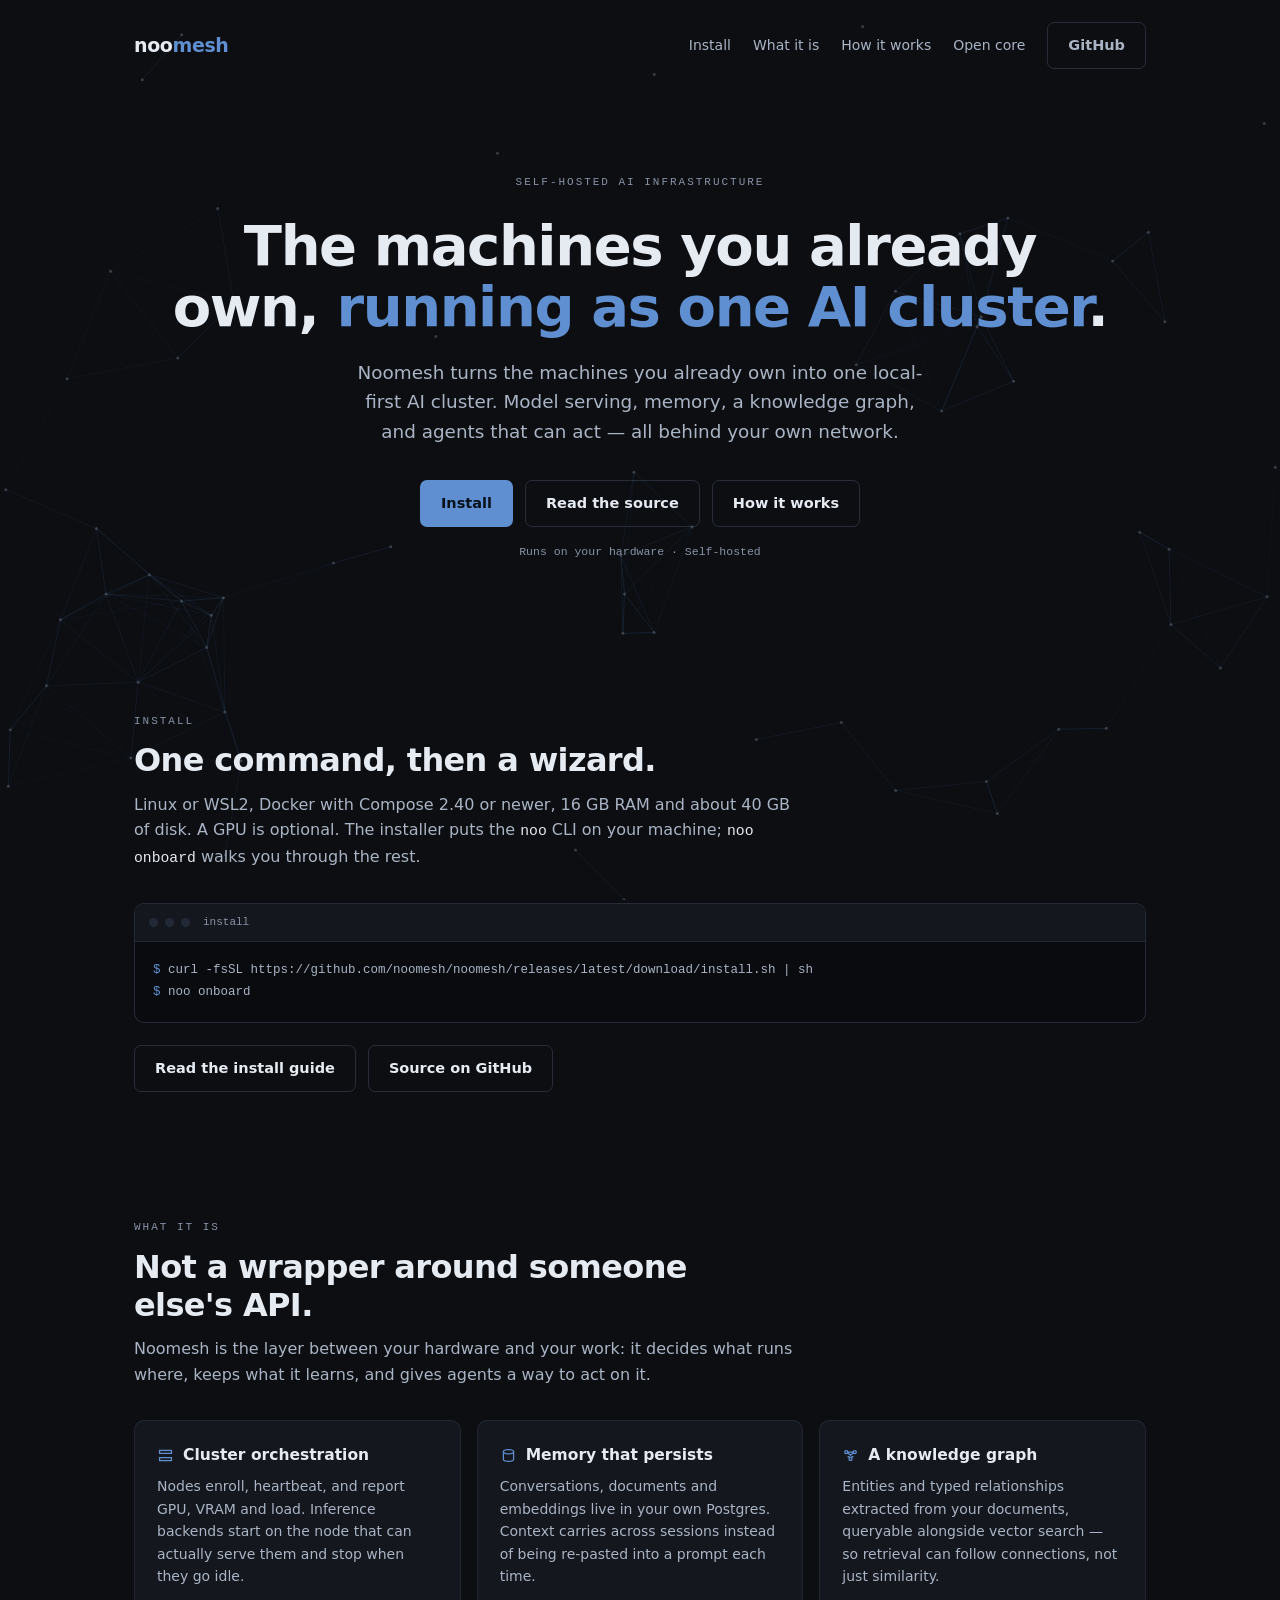
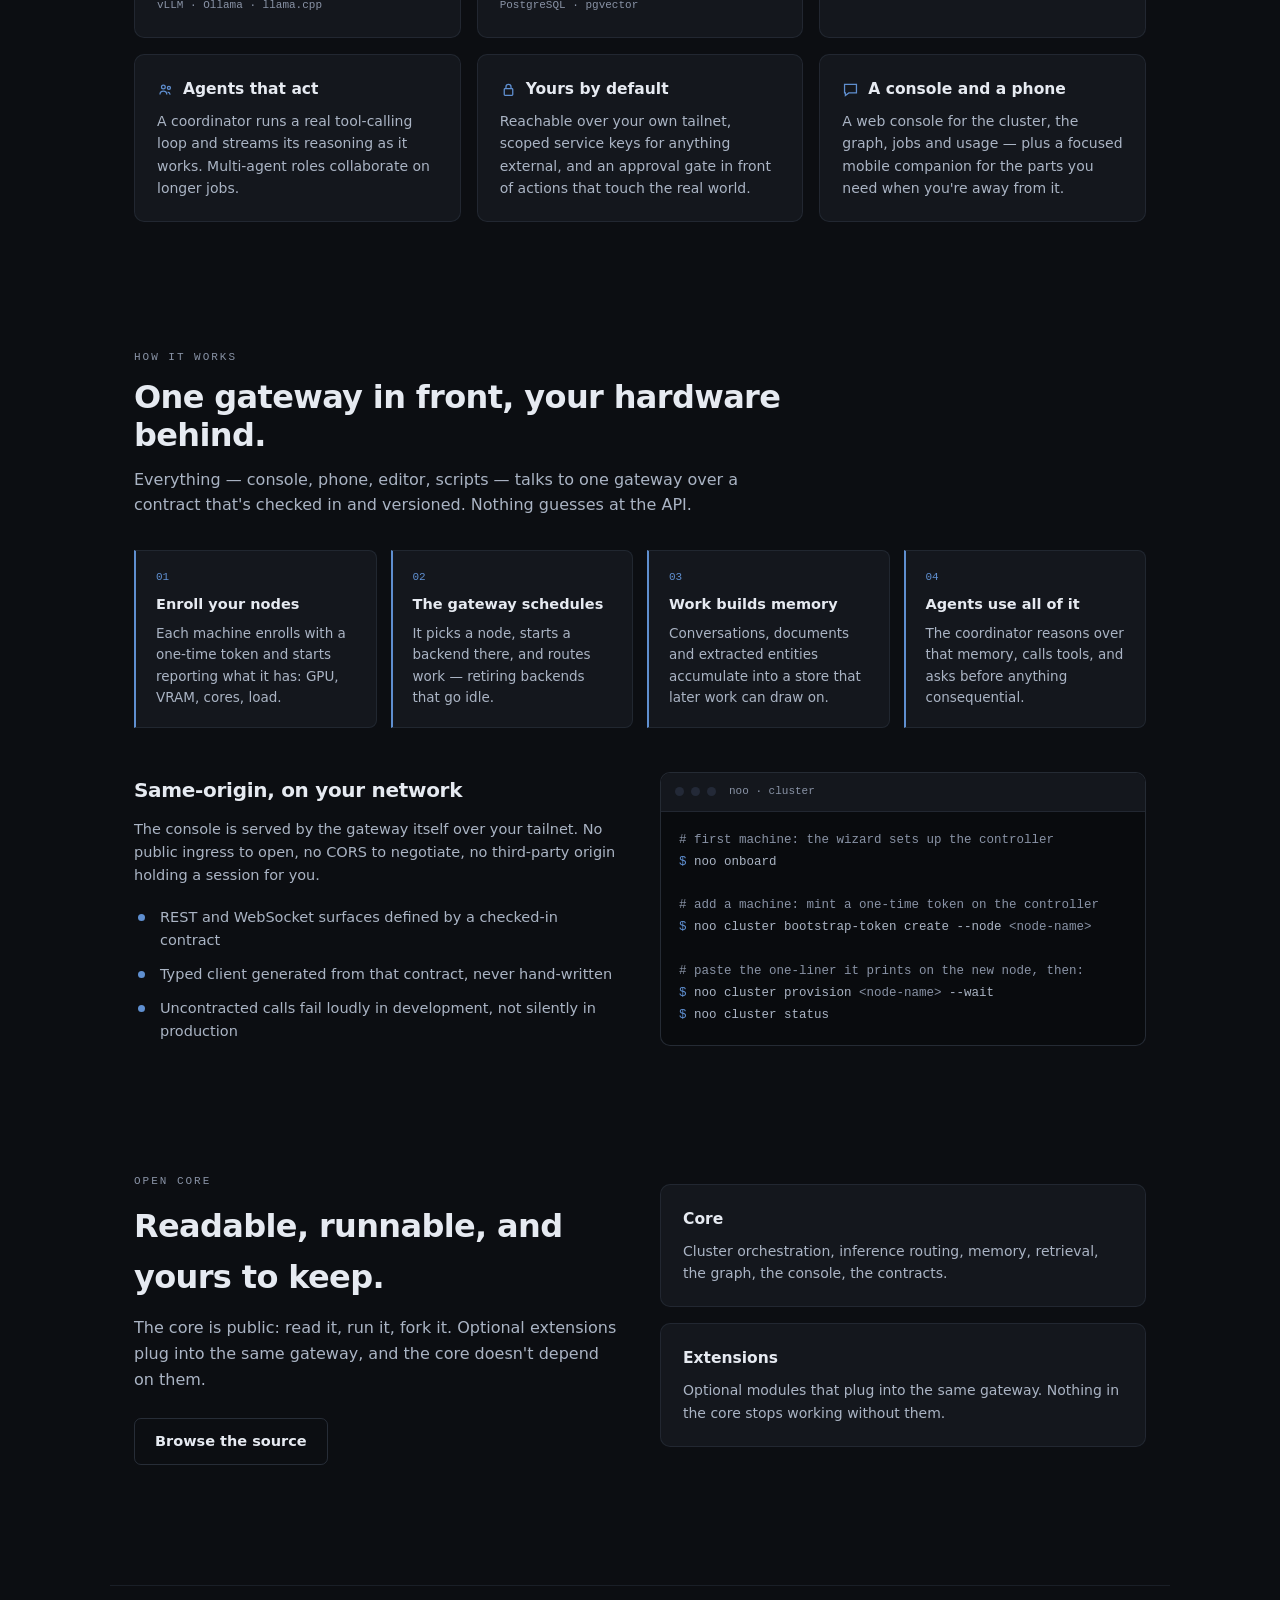
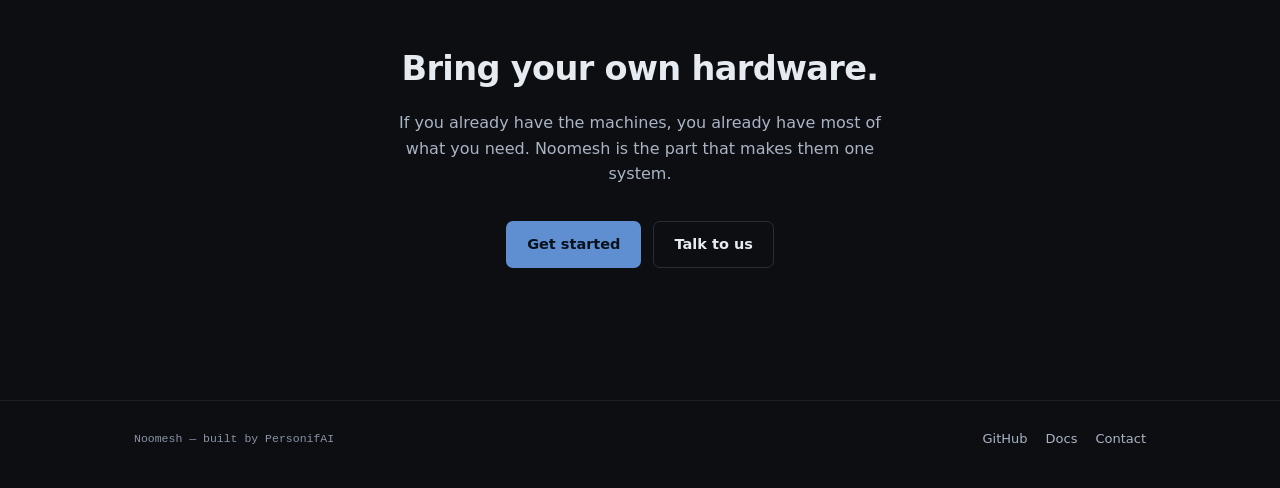
==== commit 1f16025b: "style: restore the full-strength background mesh Co-Authored-By: Claude Sonnet 5.5 <noreply@anthropi" ====
--- a/index.html
+++ b/index.html
@@ -226,15 +226,6 @@
 }
   </style>
   <style>
-    /* The field is background texture behind the hero only — it competes with
-       reading once there's real content on the page. */
-    canvas#mesh {
-      height: 92vh;
-      opacity: 0.4;
-      -webkit-mask-image: linear-gradient(to bottom, #000 55%, transparent);
-      mask-image: linear-gradient(to bottom, #000 55%, transparent);
-    }
-
     header.site {
       position: relative;
       z-index: 2;
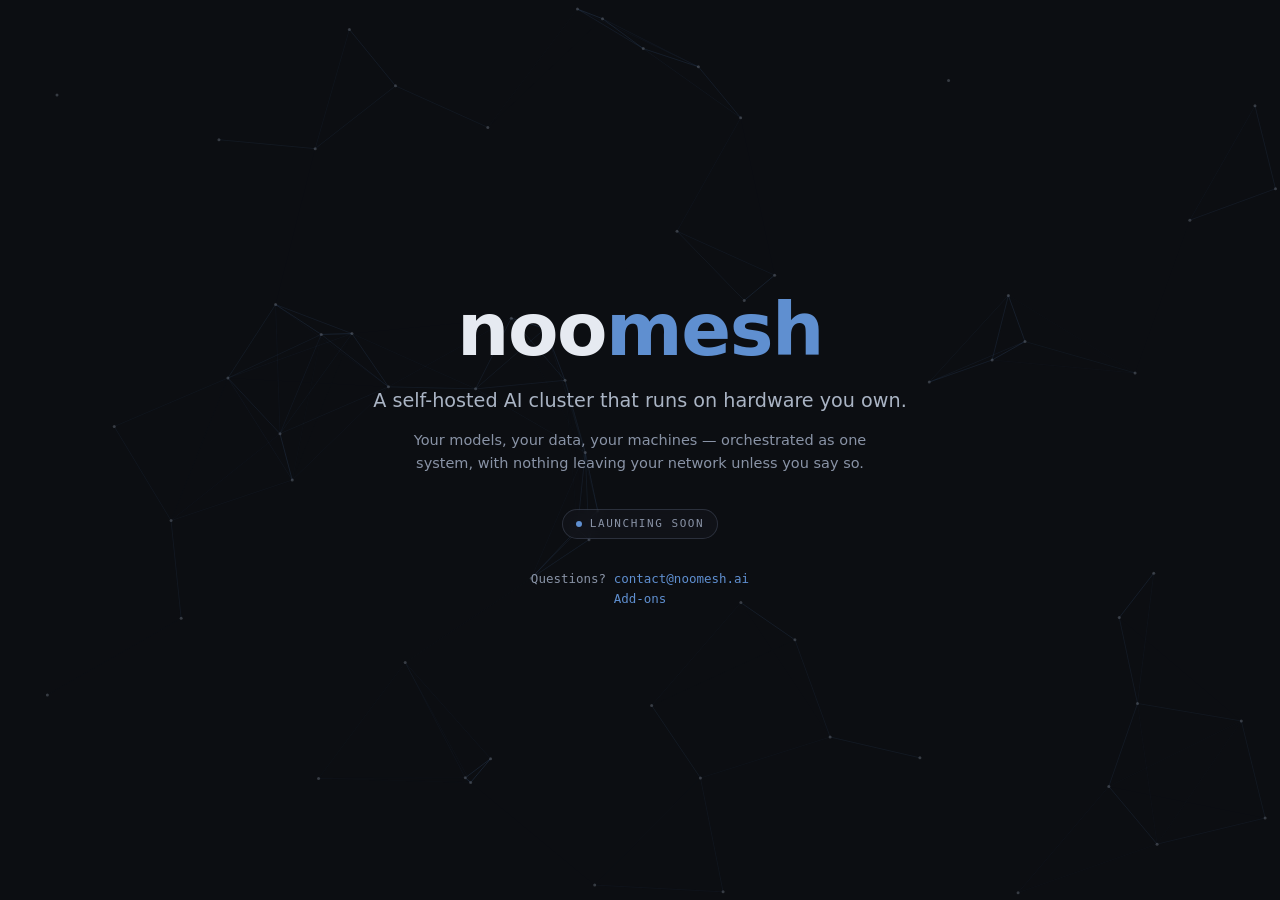
==== commit e4680993: "landing: contact@noomesh.ai replaces the LLC gmail address; link to Add-ons contact@noomesh.ai is th" ====
--- a/index.html
+++ b/index.html
@@ -3,853 +3,79 @@
 <head>
   <meta charset="utf-8">
   <meta name="viewport" content="width=device-width, initial-scale=1">
-  <title>Noomesh — one local-first AI cluster</title>
-  <meta name="description" content="Noomesh turns the machines you already own into one local-first AI cluster. Model serving, memory, a knowledge graph and agents, behind your own network.">
-
+  <title>Noomesh — coming soon</title>
+  <meta name="description" content="Noomesh — a self-hosted AI cluster that runs on hardware you own. Launching soon.">
   <link rel="canonical" href="https://noomesh.ai/">
 
   <meta property="og:type" content="website">
   <meta property="og:url" content="https://noomesh.ai/">
   <meta property="og:title" content="Noomesh">
-  <meta property="og:description" content="Noomesh turns the machines you already own into one local-first AI cluster.">
+  <meta property="og:description" content="A self-hosted AI cluster that runs on hardware you own. Launching soon.">
   <meta name="twitter:card" content="summary">
 
   <link rel="icon" href="data:image/svg+xml,%3Csvg xmlns='http://www.w3.org/2000/svg' viewBox='0 0 32 32'%3E%3Ccircle cx='16' cy='16' r='16' fill='%230c0e12'/%3E%3Cg stroke='%235f8fd0' stroke-width='1.6' fill='none'%3E%3Cpath d='M9 10.5 23 21M23 10.5 9 21M9 10.5h14M9 21h14'/%3E%3C/g%3E%3Cg fill='%23e6eaf1'%3E%3Ccircle cx='9' cy='10.5' r='2.6'/%3E%3Ccircle cx='23' cy='10.5' r='2.6'/%3E%3Ccircle cx='9' cy='21' r='2.6'/%3E%3Ccircle cx='23' cy='21' r='2.6'/%3E%3C/g%3E%3C/svg%3E">
+  <link rel="stylesheet" href="assets/site.css">
   <style>
-/* Noomesh site — shared palette and primitives.
-   Dark-first, plain CSS, no build step. */
-
-:root {
-  /* Slate — dark */
-  --bg: #0c0e12;
-  --surface: #14171d;
-  --surface-2: #1b1f28;
-  --surface-3: #232937;
-  --line: rgba(150, 172, 205, 0.11);
-  --line-2: rgba(150, 172, 205, 0.2);
-  --ink: #e6eaf1;
-  --ink-2: #aab4c4;
-  --dim: #8993a6;
-  --good: #46c08a;
-  --warn: #e0a24a;
-  --primary: #5f8fd0;
-  --primary-foreground: #08111c;
-  --primary-soft: rgba(95, 143, 208, 0.14);
-
-  --sans: system-ui, 'Segoe UI', -apple-system, Roboto, sans-serif;
-  --mono: ui-monospace, 'Cascadia Code', 'JetBrains Mono', 'SF Mono', Consolas, Menlo, monospace;
-
-  /* consumed by assets/mesh.js */
-  --mesh-line: 95, 143, 208;
-  --mesh-dot: 170, 180, 196;
-
-  --maxw: 1060px;
-}
-
-* {
-  margin: 0;
-  padding: 0;
-  box-sizing: border-box;
-}
-html {
-  scroll-behavior: smooth;
-}
-@media (prefers-reduced-motion: reduce) {
-  html {
-    scroll-behavior: auto;
-  }
-}
-body {
-  background: var(--bg);
-  color: var(--ink);
-  font-family: var(--sans);
-  line-height: 1.6;
-  -webkit-font-smoothing: antialiased;
-}
-canvas#mesh {
-  position: fixed;
-  inset: 0;
-  width: 100%;
-  height: 100%;
-  z-index: 0;
-  pointer-events: none;
-  opacity: 0.55;
-}
-a {
-  color: var(--primary);
-  text-decoration: none;
-}
-a:hover {
-  text-decoration: underline;
-}
-:focus-visible {
-  outline: 2px solid var(--primary);
-  outline-offset: 3px;
-  border-radius: 4px;
-}
-
-/* Skip link — the first tab stop on a page whose nav precedes the content. */
-.skip {
-  position: absolute;
-  left: -9999px;
-  top: 0;
-  z-index: 50;
-  background: var(--surface);
-  color: var(--ink);
-  padding: 10px 16px;
-  border: 1px solid var(--line-2);
-  border-radius: 0 0 6px 0;
-}
-.skip:focus {
-  left: 0;
-}
-
-.wrap {
-  position: relative;
-  z-index: 1;
-  max-width: var(--maxw);
-  margin: 0 auto;
-  padding: 0 24px;
-}
-
-/* ---- wordmark ---- */
-.wordmark {
-  font-weight: 650;
-  letter-spacing: -0.02em;
-  color: var(--ink);
-}
-.wordmark .accent {
-  color: var(--primary);
-}
-
-/* ---- eyebrow / mono label ---- */
-.eyebrow {
-  font-family: var(--mono);
-  font-size: 11px;
-  letter-spacing: 0.18em;
-  text-transform: uppercase;
-  color: var(--dim);
-}
-
-/* ---- buttons ---- */
-.btn {
-  display: inline-flex;
-  align-items: center;
-  gap: 8px;
-  padding: 11px 20px;
-  border-radius: 7px;
-  font-size: 14.5px;
-  font-weight: 600;
-  border: 1px solid transparent;
-  cursor: pointer;
-}
-.btn:hover {
-  text-decoration: none;
-}
-.btn-primary {
-  background: var(--primary);
-  color: var(--primary-foreground);
-}
-.btn-primary:hover {
-  filter: brightness(1.08);
-}
-.btn-ghost {
-  border-color: var(--line-2);
-  color: var(--ink);
-}
-.btn-ghost:hover {
-  border-color: var(--ink-2);
-  background: var(--surface-2);
-}
-
-/* ---- status pill ---- */
-.pill {
-  display: inline-flex;
-  align-items: center;
-  gap: 8px;
-  padding: 5px 13px;
-  border: 1px solid var(--line-2);
-  border-radius: 999px;
-  font-family: var(--mono);
-  font-size: 11px;
-  letter-spacing: 0.14em;
-  text-transform: uppercase;
-  color: var(--dim);
-  background: rgba(20, 23, 29, 0.6);
-  backdrop-filter: blur(6px);
-}
-.pill::before {
-  content: '';
-  width: 6px;
-  height: 6px;
-  border-radius: 50%;
-  background: var(--primary);
-  flex-shrink: 0;
-}
-@media (prefers-reduced-motion: no-preference) {
-  .pill::before {
-    animation: pulse 2.4s ease-in-out infinite;
-  }
-}
-@keyframes pulse {
-  50% {
-    opacity: 0.3;
-  }
-}
-
-footer {
-  position: relative;
-  z-index: 1;
-  border-top: 1px solid var(--line);
-  margin-top: 72px;
-  padding: 28px 0 40px;
-}
-footer .wrap {
-  display: flex;
-  flex-wrap: wrap;
-  align-items: center;
-  justify-content: space-between;
-  gap: 14px;
-}
-footer .made {
-  font-family: var(--mono);
-  font-size: 11.5px;
-  color: var(--dim);
-}
-footer nav {
-  display: flex;
-  gap: 18px;
-  font-size: 13px;
-}
-footer nav a {
-  color: var(--ink-2);
-}
-  </style>
-  <style>
-    header.site {
+    body {
+      min-height: 100dvh;
+      display: grid;
+      place-items: center;
+      overflow: hidden;
+    }
+    main {
       position: relative;
-      z-index: 2;
-      padding: 22px 0;
+      z-index: 1;
+      text-align: center;
+      padding: 32px 24px;
+      max-width: 640px;
     }
-    header.site .wrap {
-      display: flex;
-      align-items: center;
-      justify-content: space-between;
-      gap: 16px;
+    h1 {
+      font-size: clamp(2.6rem, 9vw, 4.6rem);
+      line-height: 1.05;
     }
-    header.site .wordmark {
-      font-size: 19px;
-    }
-    header.site nav {
-      display: flex;
-      align-items: center;
-      gap: 22px;
-      font-size: 14px;
-    }
-    header.site nav a {
-      color: var(--ink-2);
-    }
-    header.site nav a:hover {
-      color: var(--ink);
-      text-decoration: none;
-    }
-    @media (max-width: 720px) {
-      header.site nav a:not(.btn) {
-        display: none;
-      }
-    }
-
-    /* ---- hero ---- */
-    .hero {
-      padding: 76px 0 84px;
-      text-align: center;
-    }
-    .hero h1 {
-      margin-top: 22px;
-      font-size: clamp(2.1rem, 6vw, 3.5rem);
-      line-height: 1.1;
-      letter-spacing: -0.025em;
-      text-wrap: balance;
-    }
-    .hero h1 .accent {
-      color: var(--primary);
-    }
-    .hero .lede {
-      margin: 20px auto 0;
-      max-width: 640px;
-      font-size: clamp(1rem, 2.6vw, 1.15rem);
+    .tagline {
+      margin-top: 18px;
+      font-size: clamp(1rem, 3.2vw, 1.2rem);
       color: var(--ink-2);
       text-wrap: balance;
     }
-    .cta {
+    .sub {
+      margin-top: 12px;
+      font-size: 14.5px;
+      color: var(--dim);
+      text-wrap: balance;
+    }
+    .pill {
       margin-top: 34px;
-      display: flex;
-      gap: 12px;
-      justify-content: center;
-      flex-wrap: wrap;
     }
-    .cta-note {
-      margin-top: 16px;
-      font-family: var(--mono);
-      font-size: 11.5px;
-      color: var(--dim);
-    }
-    /* One line wherever it fits. Below this it wraps at the separator rather
-       than being shrunk into illegibility. */
-    @media (min-width: 560px) {
-      .cta-note {
-        white-space: nowrap;
-      }
-    }
-
-    /* ---- sections ---- */
-    section {
-      position: relative;
-      z-index: 1;
-      padding: 60px 0;
-    }
-    .sec-head {
-      max-width: 660px;
-      margin-bottom: 32px;
-    }
-    .sec-head h2 {
-      margin-top: 10px;
-      font-size: clamp(1.5rem, 3.6vw, 2rem);
-      letter-spacing: -0.02em;
-      line-height: 1.2;
-    }
-    .sec-head p {
-      margin-top: 12px;
-      color: var(--ink-2);
-    }
-
-    .grid {
-      display: grid;
-      grid-template-columns: repeat(auto-fit, minmax(268px, 1fr));
-      gap: 16px;
-    }
-    .card {
-      background: var(--surface);
-      border: 1px solid var(--line);
-      border-radius: 10px;
-      padding: 22px;
-    }
-    .card h3 {
-      font-size: 15.5px;
-      margin-bottom: 8px;
-      display: flex;
-      align-items: center;
-      gap: 9px;
-    }
-    .card h3 svg {
-      width: 17px;
-      height: 17px;
-      flex-shrink: 0;
-      fill: none;
-      stroke: var(--primary);
-      stroke-width: 1.5;
-    }
-    .card p {
-      font-size: 14px;
-      color: var(--ink-2);
-    }
-    .card .note {
-      display: block;
-      margin-top: 10px;
-      font-family: var(--mono);
-      font-size: 11px;
-      color: var(--dim);
-    }
-
-    /* ---- flow diagram ---- */
-    .flow {
-      display: grid;
-      grid-template-columns: repeat(auto-fit, minmax(210px, 1fr));
-      gap: 14px;
-      counter-reset: step;
-    }
-    .flow .step {
-      position: relative;
-      background: var(--surface);
-      border: 1px solid var(--line);
-      border-left: 2px solid var(--primary);
-      border-radius: 0 8px 8px 0;
-      padding: 18px 20px;
-    }
-    .flow .step::before {
-      counter-increment: step;
-      content: '0' counter(step);
-      display: block;
-      font-family: var(--mono);
-      font-size: 11px;
-      color: var(--primary);
-      margin-bottom: 7px;
-    }
-    .flow .step h3 {
-      font-size: 14.5px;
-      margin-bottom: 6px;
-    }
-    .flow .step p {
-      font-size: 13.5px;
-      color: var(--ink-2);
-    }
-
-    /* ---- terminal ---- */
-    .term {
-      background: #090b0e;
-      border: 1px solid var(--line-2);
-      border-radius: 10px;
-      overflow: hidden;
-    }
-    .term-bar {
-      display: flex;
-      align-items: center;
-      gap: 7px;
-      padding: 10px 14px;
-      border-bottom: 1px solid var(--line);
-      background: var(--surface);
-    }
-    .term-bar i {
-      width: 9px;
-      height: 9px;
-      border-radius: 50%;
-      background: var(--surface-3);
-    }
-    .term-bar span {
-      margin-left: 6px;
-      font-family: var(--mono);
-      font-size: 11px;
-      color: var(--dim);
-    }
-    .term pre {
-      margin: 0;
-      padding: 18px;
-      overflow-x: auto;
+    .contact {
+      margin-top: 30px;
       font-family: var(--mono);
       font-size: 12.5px;
-      line-height: 1.75;
-      color: var(--ink-2);
-    }
-    .term .c {
       color: var(--dim);
-    }
-    .term .p {
-      color: var(--primary);
-    }
-    .term .g {
-      color: var(--good);
-    }
-
-    .split {
-      display: grid;
-      grid-template-columns: 1fr 1fr;
-      gap: 40px;
-      align-items: center;
-    }
-    @media (max-width: 860px) {
-      .split {
-        grid-template-columns: 1fr;
-        gap: 26px;
-      }
-      section {
-        padding: 44px 0;
-      }
-    }
-
-    ul.ticks {
-      list-style: none;
-      margin-top: 18px;
-      display: grid;
-      gap: 11px;
-    }
-    ul.ticks li {
-      position: relative;
-      padding-left: 26px;
-      font-size: 14.5px;
-      color: var(--ink-2);
-    }
-    ul.ticks li::before {
-      content: '';
-      position: absolute;
-      left: 4px;
-      top: 8px;
-      width: 7px;
-      height: 7px;
-      border-radius: 50%;
-      background: var(--primary);
-    }
-
-    code {
-      font-family: var(--mono);
-      font-size: 0.92em;
-      color: var(--ink);
-    }
-
-    .closing {
-      text-align: center;
-      border-top: 1px solid var(--line);
-      padding-top: 56px;
-    }
-    .closing h2 {
-      font-size: clamp(1.5rem, 4vw, 2.1rem);
-      letter-spacing: -0.02em;
-    }
-    .closing p {
-      margin: 14px auto 0;
-      max-width: 520px;
-      color: var(--ink-2);
     }
   </style>
 </head>
 <body>
-  <a class="skip" href="#main">Skip to content</a>
   <canvas id="mesh" aria-hidden="true"></canvas>
 
-  <header class="site">
-    <div class="wrap">
-      <a class="wordmark" href="/" aria-label="Noomesh home">noo<span class="accent">mesh</span></a>
-      <nav>
-        <a href="#install">Install</a>
-        <a href="#what">What it is</a>
-        <a href="#how">How it works</a>
-        <a href="#open">Open core</a>
-        <a class="btn btn-ghost" href="https://github.com/noomesh/noomesh">GitHub</a>
-      </nav>
-    </div>
-  </header>
+  <main>
+    <h1 class="wordmark">noo<span class="accent">mesh</span></h1>
 
-  <main id="main">
-    <div class="wrap hero">
-      <span class="eyebrow">Self-hosted AI infrastructure</span>
-      <h1>The machines you already own, <span class="accent">running as one AI cluster</span>.</h1>
-      <p class="lede">
-        Noomesh turns the machines you already own into one local-first AI cluster.
-        Model serving, memory, a knowledge graph, and agents that can act — all behind
-        your own network.
-      </p>
-      <div class="cta">
-        <a class="btn btn-primary" href="#install">Install</a>
-        <a class="btn btn-ghost" href="https://github.com/noomesh/noomesh">Read the source</a>
-        <a class="btn btn-ghost" href="#how">How it works</a>
-      </div>
-      <p class="cta-note">Runs on your hardware · Self-hosted</p>
-    </div>
+    <p class="tagline">A self-hosted AI cluster that runs on hardware you own.</p>
+    <p class="sub">
+      Your models, your data, your machines — orchestrated as one system,
+      with nothing leaving your network unless you say so.
+    </p>
 
-    <!-- ---------- install ---------- -->
-    <section id="install">
-      <div class="wrap">
-        <div class="sec-head">
-          <span class="eyebrow">Install</span>
-          <h2>One command, then a wizard.</h2>
-          <p>
-            Linux or WSL2, Docker with Compose 2.40 or newer, 16&nbsp;GB RAM and about 40&nbsp;GB of disk. A GPU is optional.
-            The installer puts the <code>noo</code> CLI on your machine; <code>noo onboard</code>
-            walks you through the rest.
-          </p>
-        </div>
-        <div class="term">
-          <div class="term-bar">
-            <i></i><i></i><i></i><span>install</span>
-          </div>
-<pre><span class="p">$</span> curl -fsSL https://github.com/noomesh/noomesh/releases/latest/download/install.sh | sh
-<span class="p">$</span> noo onboard</pre>
-        </div>
-        <div class="cta" style="justify-content:flex-start;margin-top:22px">
-          <a class="btn btn-ghost" href="https://github.com/noomesh/noomesh#quick-start">Read the install guide</a>
-          <a class="btn btn-ghost" href="https://github.com/noomesh/noomesh">Source on GitHub</a>
-        </div>
-      </div>
-    </section>
+    <span class="pill">Launching soon</span>
 
-    <!-- ---------- what it is ---------- -->
-    <section id="what">
-      <div class="wrap">
-        <div class="sec-head">
-          <span class="eyebrow">What it is</span>
-          <h2>Not a wrapper around someone else's API.</h2>
-          <p>
-            Noomesh is the layer between your hardware and your work: it decides what runs
-            where, keeps what it learns, and gives agents a way to act on it.
-          </p>
-        </div>
-
-        <div class="grid">
-          <div class="card">
-            <h3>
-              <svg viewBox="0 0 20 20"><rect x="3" y="4" width="14" height="3.5"/><rect x="3" y="12.5" width="14" height="3.5"/></svg>
-              Cluster orchestration
-            </h3>
-            <p>
-              Nodes enroll, heartbeat, and report GPU, VRAM and load. Inference backends
-              start on the node that can actually serve them and stop when they go idle.
-            </p>
-            <span class="note">vLLM · Ollama · llama.cpp</span>
-          </div>
-
-          <div class="card">
-            <h3>
-              <svg viewBox="0 0 20 20"><ellipse cx="10" cy="5.5" rx="6" ry="2.5"/><path d="M4 5.5v9c0 1.4 2.7 2.5 6 2.5s6-1.1 6-2.5v-9"/></svg>
-              Memory that persists
-            </h3>
-            <p>
-              Conversations, documents and embeddings live in your own Postgres. Context
-              carries across sessions instead of being re-pasted into a prompt each time.
-            </p>
-            <span class="note">PostgreSQL · pgvector</span>
-          </div>
-
-          <div class="card">
-            <h3>
-              <svg viewBox="0 0 20 20"><circle cx="5" cy="6" r="1.8"/><circle cx="15" cy="6" r="1.8"/><circle cx="10" cy="14" r="1.8"/><path d="M6.6 7l6.8 5M13.4 7l-6.8 5M6.5 6h7"/></svg>
-              A knowledge graph
-            </h3>
-            <p>
-              Entities and typed relationships extracted from your documents, queryable
-              alongside vector search — so retrieval can follow connections, not just
-              similarity.
-            </p>
-          </div>
-
-          <div class="card">
-            <h3>
-              <svg viewBox="0 0 20 20"><circle cx="7.5" cy="7" r="2.2"/><circle cx="14" cy="8" r="1.8"/><path d="M3.5 16c0-2.4 1.8-4 4-4s4 1.6 4 4M12.5 13c1.4.1 2.6 1.1 3 3"/></svg>
-              Agents that act
-            </h3>
-            <p>
-              A coordinator runs a real tool-calling loop and streams its reasoning as it
-              works. Multi-agent roles collaborate on longer jobs.
-            </p>
-          </div>
-
-          <div class="card">
-            <h3>
-              <svg viewBox="0 0 20 20"><rect x="5" y="9" width="10" height="8" rx="1"/><path d="M7 9V7a3 3 0 0 1 6 0v2"/></svg>
-              Yours by default
-            </h3>
-            <p>
-              Reachable over your own tailnet, scoped service keys for anything external,
-              and an approval gate in front of actions that touch the real world.
-            </p>
-          </div>
-
-          <div class="card">
-            <h3>
-              <svg viewBox="0 0 20 20"><path d="M3 4h14v10H8l-4 3v-3H3z"/></svg>
-              A console and a phone
-            </h3>
-            <p>
-              A web console for the cluster, the graph, jobs and usage — plus a focused
-              mobile companion for the parts you need when you're away from it.
-            </p>
-          </div>
-        </div>
-      </div>
-    </section>
-
-    <!-- ---------- how it works ---------- -->
-    <section id="how">
-      <div class="wrap">
-        <div class="sec-head">
-          <span class="eyebrow">How it works</span>
-          <h2>One gateway in front, your hardware behind.</h2>
-          <p>
-            Everything — console, phone, editor, scripts — talks to one gateway over a
-            contract that's checked in and versioned. Nothing guesses at the API.
-          </p>
-        </div>
-
-        <div class="flow">
-          <div class="step">
-            <h3>Enroll your nodes</h3>
-            <p>Each machine enrolls with a one-time token and starts reporting what it has: GPU, VRAM, cores, load.</p>
-          </div>
-          <div class="step">
-            <h3>The gateway schedules</h3>
-            <p>It picks a node, starts a backend there, and routes work — retiring backends that go idle.</p>
-          </div>
-          <div class="step">
-            <h3>Work builds memory</h3>
-            <p>Conversations, documents and extracted entities accumulate into a store that later work can draw on.</p>
-          </div>
-          <div class="step">
-            <h3>Agents use all of it</h3>
-            <p>The coordinator reasons over that memory, calls tools, and asks before anything consequential.</p>
-          </div>
-        </div>
-
-        <div class="split" style="margin-top:44px">
-          <div>
-            <h3 style="font-size:1.25rem;letter-spacing:-0.015em">Same-origin, on your network</h3>
-            <p style="margin-top:12px;color:var(--ink-2);font-size:14.5px">
-              The console is served by the gateway itself over your tailnet. No public
-              ingress to open, no CORS to negotiate, no third-party origin holding a
-              session for you.
-            </p>
-            <ul class="ticks">
-              <li>REST and WebSocket surfaces defined by a checked-in contract</li>
-              <li>Typed client generated from that contract, never hand-written</li>
-              <li>Uncontracted calls fail loudly in development, not silently in production</li>
-            </ul>
-          </div>
-
-          <div class="term">
-            <div class="term-bar">
-              <i></i><i></i><i></i><span>noo · cluster</span>
-            </div>
-<pre><span class="c"># first machine: the wizard sets up the controller</span>
-<span class="p">$</span> noo onboard
-
-<span class="c"># add a machine: mint a one-time token on the controller</span>
-<span class="p">$</span> noo cluster bootstrap-token create --node <span class="c">&lt;node-name&gt;</span>
-
-<span class="c"># paste the one-liner it prints on the new node, then:</span>
-<span class="p">$</span> noo cluster provision <span class="c">&lt;node-name&gt;</span> --wait
-<span class="p">$</span> noo cluster status</pre>
-          </div>
-        </div>
-      </div>
-    </section>
-
-    <!-- ---------- open core ---------- -->
-    <section id="open">
-      <div class="wrap">
-        <div class="split">
-          <div>
-            <span class="eyebrow">Open core</span>
-            <h2 style="margin-top:10px;font-size:clamp(1.5rem,3.6vw,2rem);letter-spacing:-0.02em">
-              Readable, runnable, and yours to keep.
-            </h2>
-            <p style="margin-top:12px;color:var(--ink-2)">
-              The core is public: read it, run it, fork it. Optional extensions plug into
-              the same gateway, and the core doesn't depend on them.
-            </p>
-            <div class="cta" style="justify-content:flex-start;margin-top:26px">
-              <a class="btn btn-ghost" href="https://github.com/noomesh/noomesh">Browse the source</a>
-            </div>
-          </div>
-
-          <div class="grid" style="grid-template-columns:1fr">
-            <div class="card">
-              <h3>Core</h3>
-              <p>Cluster orchestration, inference routing, memory, retrieval, the graph, the console, the contracts.</p>
-            </div>
-            <div class="card">
-              <h3>Extensions</h3>
-              <p>Optional modules that plug into the same gateway. Nothing in the core stops working without them.</p>
-            </div>
-          </div>
-        </div>
-      </div>
-    </section>
-
-    <section>
-      <div class="wrap closing">
-        <h2>Bring your own hardware.</h2>
-        <p>
-          If you already have the machines, you already have most of what you need.
-          Noomesh is the part that makes them one system.
-        </p>
-        <div class="cta">
-          <a class="btn btn-primary" href="#install">Get started</a>
-          <a class="btn btn-ghost" href="mailto:personifai.llc@gmail.com">Talk to us</a>
-        </div>
-      </div>
-    </section>
+    <p class="contact">
+      Questions? <a href="mailto:contact@noomesh.ai">contact@noomesh.ai</a><br>
+      <a href="/add-ons/">Add-ons</a>
+    </p>
   </main>
 
-  <footer>
-    <div class="wrap">
-      <span class="made">Noomesh — built by PersonifAI</span>
-      <nav>
-        <a href="https://github.com/noomesh/noomesh">GitHub</a>
-        <a href="https://github.com/noomesh/noomesh/tree/main/docs">Docs</a>
-        <a href="mailto:personifai.llc@gmail.com">Contact</a>
-      </nav>
-    </div>
-  </footer>
-
-  <script>
-/* Animated node-link field — a mesh of nodes with edges between them.
-
-   Honours prefers-reduced-motion (renders one static frame), pauses when the
-   tab is hidden, and caps device-pixel-ratio so a 3x phone doesn't render 9x
-   the pixels for a background. */
-(function () {
-  const canvas = document.getElementById('mesh');
-  if (!canvas) return;
-  const ctx = canvas.getContext('2d');
-  const reduced = matchMedia('(prefers-reduced-motion: reduce)').matches;
-
-  const css = getComputedStyle(document.documentElement);
-  const line = (css.getPropertyValue('--mesh-line') || '95,143,208').trim();
-  const dot = (css.getPropertyValue('--mesh-dot') || '170,180,196').trim();
-
-  let w, h, dpr, points, raf = null;
-
-  function resize() {
-    dpr = Math.min(devicePixelRatio || 1, 2);
-    w = canvas.width = innerWidth * dpr;
-    h = canvas.height = innerHeight * dpr;
-    // Density scales with area but is capped — beyond ~70 the O(n^2) link pass
-    // costs more than it adds visually.
-    const count = Math.min(70, Math.max(18, Math.floor((innerWidth * innerHeight) / 18000)));
-    points = Array.from({ length: count }, () => ({
-      x: Math.random() * w,
-      y: Math.random() * h,
-      vx: (Math.random() - 0.5) * 0.32 * dpr,
-      vy: (Math.random() - 0.5) * 0.32 * dpr,
-    }));
-  }
-
-  function draw() {
-    ctx.clearRect(0, 0, w, h);
-    const linkDist = 168 * dpr;
-    for (let i = 0; i < points.length; i++) {
-      for (let j = i + 1; j < points.length; j++) {
-        const a = points[i], b = points[j];
-        const d = Math.hypot(a.x - b.x, a.y - b.y);
-        if (d < linkDist) {
-          ctx.strokeStyle = `rgba(${line}, ${(1 - d / linkDist) * 0.34})`;
-          ctx.lineWidth = dpr;
-          ctx.beginPath();
-          ctx.moveTo(a.x, a.y);
-          ctx.lineTo(b.x, b.y);
-          ctx.stroke();
-        }
-      }
-    }
-    ctx.fillStyle = `rgba(${dot}, 0.5)`;
-    for (const p of points) {
-      ctx.beginPath();
-      ctx.arc(p.x, p.y, 1.5 * dpr, 0, Math.PI * 2);
-      ctx.fill();
-    }
-  }
-
-  function tick() {
-    for (const p of points) {
-      p.x += p.vx;
-      p.y += p.vy;
-      if (p.x < 0 || p.x > w) p.vx *= -1;
-      if (p.y < 0 || p.y > h) p.vy *= -1;
-    }
-    draw();
-    raf = requestAnimationFrame(tick);
-  }
-
-  function start() {
-    if (reduced) { draw(); return; }
-    if (raf === null) raf = requestAnimationFrame(tick);
-  }
-  function stop() {
-    if (raf !== null) { cancelAnimationFrame(raf); raf = null; }
-  }
-
-  addEventListener('resize', () => { resize(); if (reduced) draw(); });
-  document.addEventListener('visibilitychange', () => (document.hidden ? stop() : start()));
-  resize();
-  start();
-})();
-  </script>
+  <script src="assets/mesh.js" defer></script>
 </body>
 </html>
--- a/assets/site.css
+++ b/assets/site.css
@@ -0,0 +1,208 @@
+/* Noomesh site — shared palette and primitives.
+   Dark-first, plain CSS, no build step. */
+
+:root {
+  /* Slate — dark */
+  --bg: #0c0e12;
+  --surface: #14171d;
+  --surface-2: #1b1f28;
+  --surface-3: #232937;
+  --line: rgba(150, 172, 205, 0.11);
+  --line-2: rgba(150, 172, 205, 0.2);
+  --ink: #e6eaf1;
+  --ink-2: #aab4c4;
+  --dim: #8993a6;
+  --good: #46c08a;
+  --warn: #e0a24a;
+  --primary: #5f8fd0;
+  --primary-foreground: #08111c;
+  --primary-soft: rgba(95, 143, 208, 0.14);
+
+  --sans: system-ui, 'Segoe UI', -apple-system, Roboto, sans-serif;
+  --mono: ui-monospace, 'Cascadia Code', 'JetBrains Mono', 'SF Mono', Consolas, Menlo, monospace;
+
+  /* consumed by assets/mesh.js */
+  --mesh-line: 95, 143, 208;
+  --mesh-dot: 170, 180, 196;
+
+  --maxw: 1060px;
+}
+
+* {
+  margin: 0;
+  padding: 0;
+  box-sizing: border-box;
+}
+html {
+  scroll-behavior: smooth;
+}
+@media (prefers-reduced-motion: reduce) {
+  html {
+    scroll-behavior: auto;
+  }
+}
+body {
+  background: var(--bg);
+  color: var(--ink);
+  font-family: var(--sans);
+  line-height: 1.6;
+  -webkit-font-smoothing: antialiased;
+}
+canvas#mesh {
+  position: fixed;
+  inset: 0;
+  width: 100%;
+  height: 100%;
+  z-index: 0;
+  pointer-events: none;
+  opacity: 0.55;
+}
+a {
+  color: var(--primary);
+  text-decoration: none;
+}
+a:hover {
+  text-decoration: underline;
+}
+:focus-visible {
+  outline: 2px solid var(--primary);
+  outline-offset: 3px;
+  border-radius: 4px;
+}
+
+/* Skip link — the first tab stop on a page whose nav precedes the content. */
+.skip {
+  position: absolute;
+  left: -9999px;
+  top: 0;
+  z-index: 50;
+  background: var(--surface);
+  color: var(--ink);
+  padding: 10px 16px;
+  border: 1px solid var(--line-2);
+  border-radius: 0 0 6px 0;
+}
+.skip:focus {
+  left: 0;
+}
+
+.wrap {
+  position: relative;
+  z-index: 1;
+  max-width: var(--maxw);
+  margin: 0 auto;
+  padding: 0 24px;
+}
+
+/* ---- wordmark ---- */
+.wordmark {
+  font-weight: 650;
+  letter-spacing: -0.02em;
+  color: var(--ink);
+}
+.wordmark .accent {
+  color: var(--primary);
+}
+
+/* ---- eyebrow / mono label ---- */
+.eyebrow {
+  font-family: var(--mono);
+  font-size: 11px;
+  letter-spacing: 0.18em;
+  text-transform: uppercase;
+  color: var(--dim);
+}
+
+/* ---- buttons ---- */
+.btn {
+  display: inline-flex;
+  align-items: center;
+  gap: 8px;
+  padding: 11px 20px;
+  border-radius: 7px;
+  font-size: 14.5px;
+  font-weight: 600;
+  border: 1px solid transparent;
+  cursor: pointer;
+}
+.btn:hover {
+  text-decoration: none;
+}
+.btn-primary {
+  background: var(--primary);
+  color: var(--primary-foreground);
+}
+.btn-primary:hover {
+  filter: brightness(1.08);
+}
+.btn-ghost {
+  border-color: var(--line-2);
+  color: var(--ink);
+}
+.btn-ghost:hover {
+  border-color: var(--ink-2);
+  background: var(--surface-2);
+}
+
+/* ---- status pill ---- */
+.pill {
+  display: inline-flex;
+  align-items: center;
+  gap: 8px;
+  padding: 5px 13px;
+  border: 1px solid var(--line-2);
+  border-radius: 999px;
+  font-family: var(--mono);
+  font-size: 11px;
+  letter-spacing: 0.14em;
+  text-transform: uppercase;
+  color: var(--dim);
+  background: rgba(20, 23, 29, 0.6);
+  backdrop-filter: blur(6px);
+}
+.pill::before {
+  content: '';
+  width: 6px;
+  height: 6px;
+  border-radius: 50%;
+  background: var(--primary);
+  flex-shrink: 0;
+}
+@media (prefers-reduced-motion: no-preference) {
+  .pill::before {
+    animation: pulse 2.4s ease-in-out infinite;
+  }
+}
+@keyframes pulse {
+  50% {
+    opacity: 0.3;
+  }
+}
+
+footer {
+  position: relative;
+  z-index: 1;
+  border-top: 1px solid var(--line);
+  margin-top: 72px;
+  padding: 28px 0 40px;
+}
+footer .wrap {
+  display: flex;
+  flex-wrap: wrap;
+  align-items: center;
+  justify-content: space-between;
+  gap: 14px;
+}
+footer .made {
+  font-family: var(--mono);
+  font-size: 11.5px;
+  color: var(--dim);
+}
+footer nav {
+  display: flex;
+  gap: 18px;
+  font-size: 13px;
+}
+footer nav a {
+  color: var(--ink-2);
+}
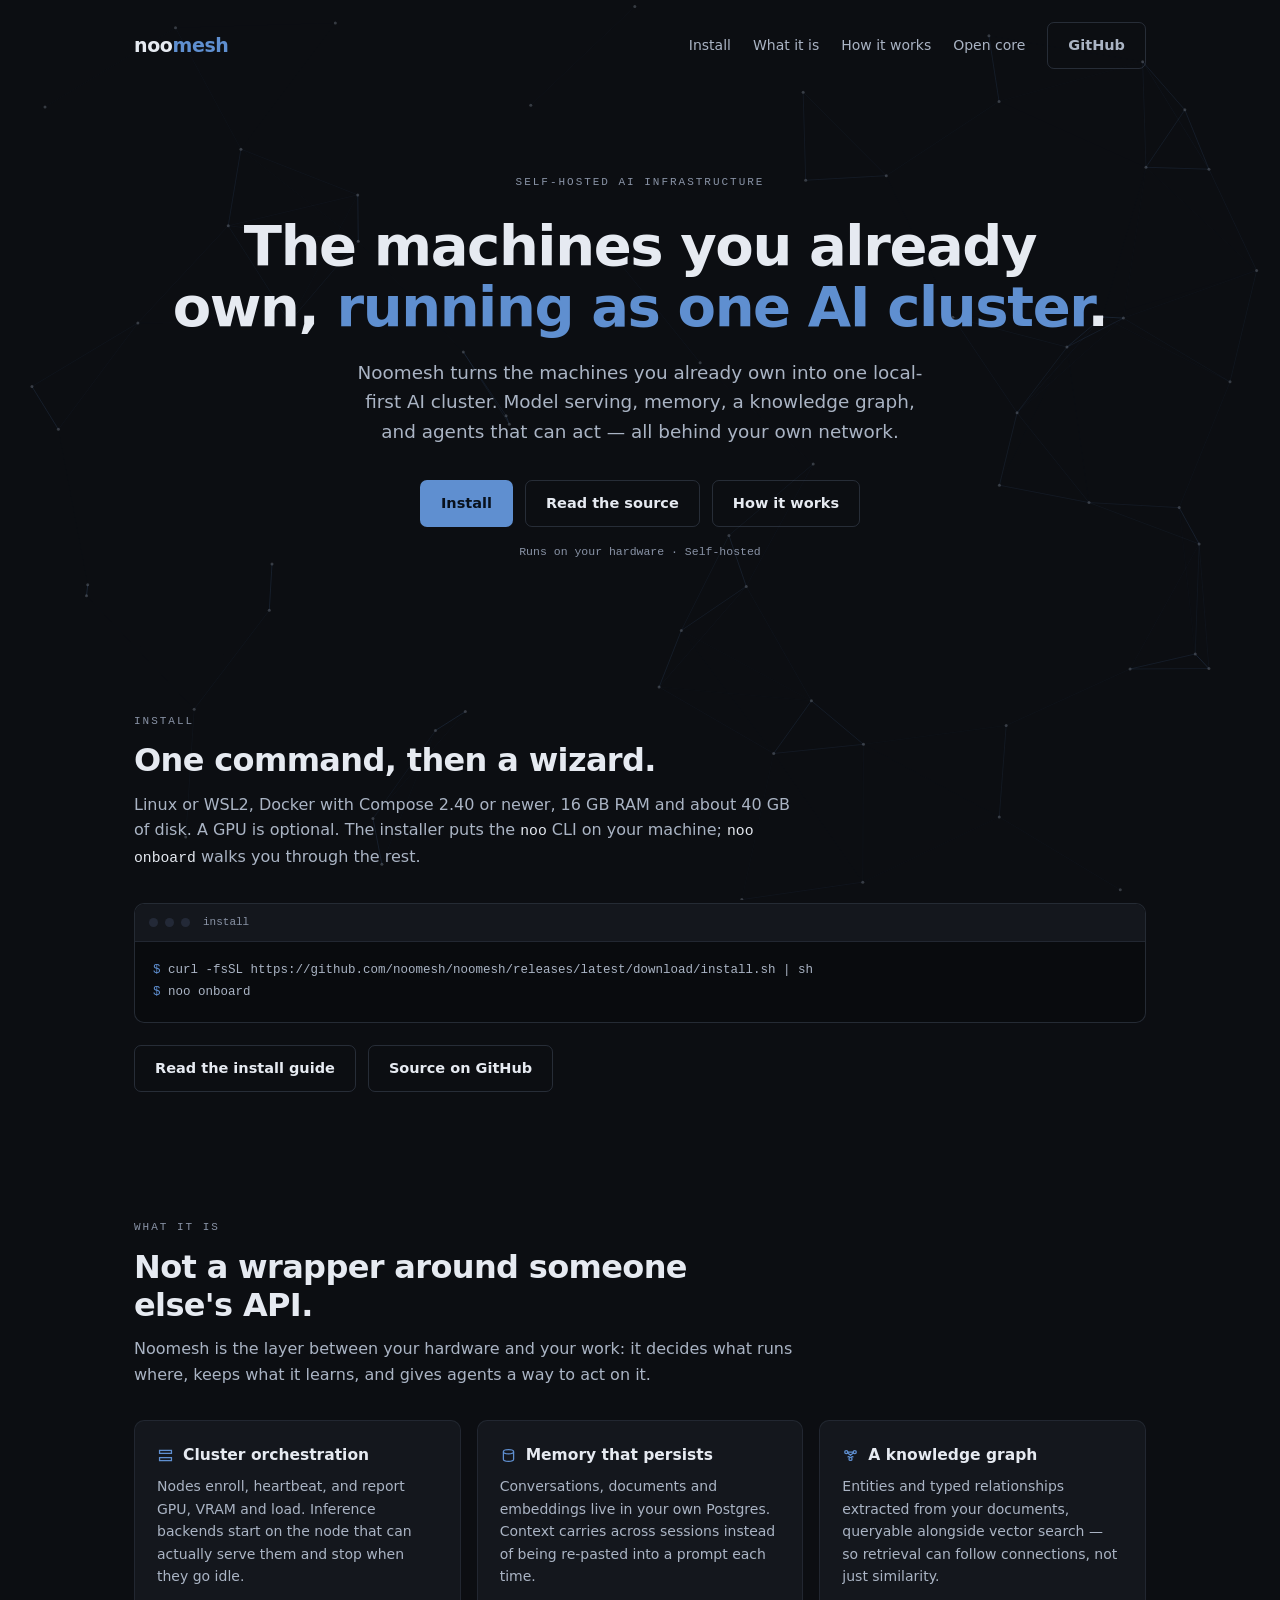
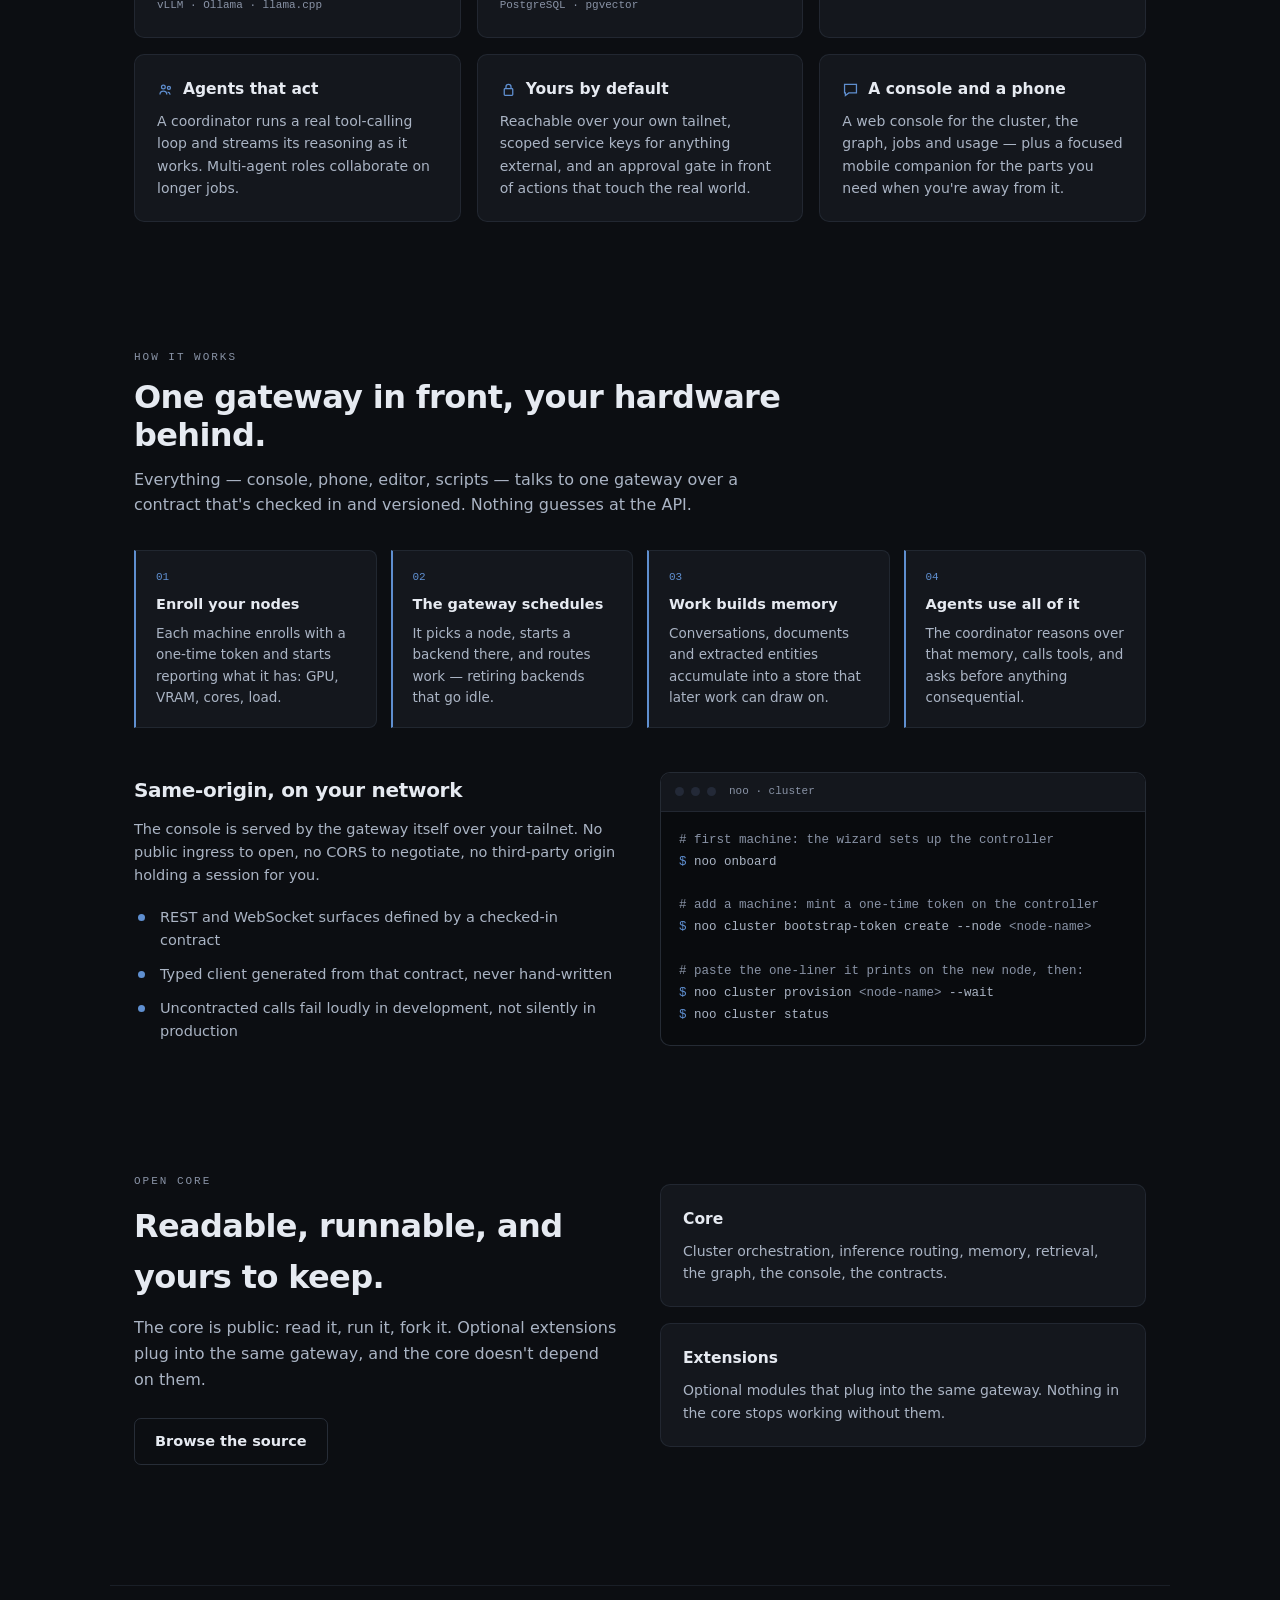
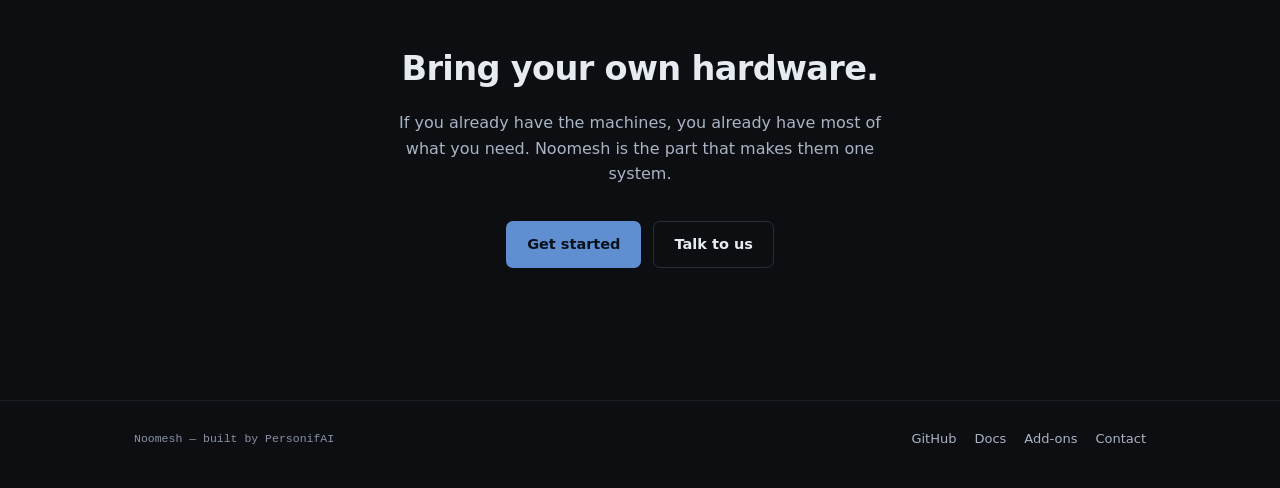
==== commit 330c06d4: "launch page: contact@noomesh.ai, add-ons link, merge main Co-Authored-By: Claude Fable 5.1 <noreply@" ====
--- a/index.html
+++ b/index.html
@@ -3,79 +3,854 @@
 <head>
   <meta charset="utf-8">
   <meta name="viewport" content="width=device-width, initial-scale=1">
-  <title>Noomesh — coming soon</title>
-  <meta name="description" content="Noomesh — a self-hosted AI cluster that runs on hardware you own. Launching soon.">
+  <title>Noomesh — one local-first AI cluster</title>
+  <meta name="description" content="Noomesh turns the machines you already own into one local-first AI cluster. Model serving, memory, a knowledge graph and agents, behind your own network.">
+
   <link rel="canonical" href="https://noomesh.ai/">
 
   <meta property="og:type" content="website">
   <meta property="og:url" content="https://noomesh.ai/">
   <meta property="og:title" content="Noomesh">
-  <meta property="og:description" content="A self-hosted AI cluster that runs on hardware you own. Launching soon.">
+  <meta property="og:description" content="Noomesh turns the machines you already own into one local-first AI cluster.">
   <meta name="twitter:card" content="summary">
 
   <link rel="icon" href="data:image/svg+xml,%3Csvg xmlns='http://www.w3.org/2000/svg' viewBox='0 0 32 32'%3E%3Ccircle cx='16' cy='16' r='16' fill='%230c0e12'/%3E%3Cg stroke='%235f8fd0' stroke-width='1.6' fill='none'%3E%3Cpath d='M9 10.5 23 21M23 10.5 9 21M9 10.5h14M9 21h14'/%3E%3C/g%3E%3Cg fill='%23e6eaf1'%3E%3Ccircle cx='9' cy='10.5' r='2.6'/%3E%3Ccircle cx='23' cy='10.5' r='2.6'/%3E%3Ccircle cx='9' cy='21' r='2.6'/%3E%3Ccircle cx='23' cy='21' r='2.6'/%3E%3C/g%3E%3C/svg%3E">
-  <link rel="stylesheet" href="assets/site.css">
   <style>
-    body {
-      min-height: 100dvh;
-      display: grid;
-      place-items: center;
-      overflow: hidden;
-    }
-    main {
+/* Noomesh site — shared palette and primitives.
+   Dark-first, plain CSS, no build step. */
+
+:root {
+  /* Slate — dark */
+  --bg: #0c0e12;
+  --surface: #14171d;
+  --surface-2: #1b1f28;
+  --surface-3: #232937;
+  --line: rgba(150, 172, 205, 0.11);
+  --line-2: rgba(150, 172, 205, 0.2);
+  --ink: #e6eaf1;
+  --ink-2: #aab4c4;
+  --dim: #8993a6;
+  --good: #46c08a;
+  --warn: #e0a24a;
+  --primary: #5f8fd0;
+  --primary-foreground: #08111c;
+  --primary-soft: rgba(95, 143, 208, 0.14);
+
+  --sans: system-ui, 'Segoe UI', -apple-system, Roboto, sans-serif;
+  --mono: ui-monospace, 'Cascadia Code', 'JetBrains Mono', 'SF Mono', Consolas, Menlo, monospace;
+
+  /* consumed by assets/mesh.js */
+  --mesh-line: 95, 143, 208;
+  --mesh-dot: 170, 180, 196;
+
+  --maxw: 1060px;
+}
+
+* {
+  margin: 0;
+  padding: 0;
+  box-sizing: border-box;
+}
+html {
+  scroll-behavior: smooth;
+}
+@media (prefers-reduced-motion: reduce) {
+  html {
+    scroll-behavior: auto;
+  }
+}
+body {
+  background: var(--bg);
+  color: var(--ink);
+  font-family: var(--sans);
+  line-height: 1.6;
+  -webkit-font-smoothing: antialiased;
+}
+canvas#mesh {
+  position: fixed;
+  inset: 0;
+  width: 100%;
+  height: 100%;
+  z-index: 0;
+  pointer-events: none;
+  opacity: 0.55;
+}
+a {
+  color: var(--primary);
+  text-decoration: none;
+}
+a:hover {
+  text-decoration: underline;
+}
+:focus-visible {
+  outline: 2px solid var(--primary);
+  outline-offset: 3px;
+  border-radius: 4px;
+}
+
+/* Skip link — the first tab stop on a page whose nav precedes the content. */
+.skip {
+  position: absolute;
+  left: -9999px;
+  top: 0;
+  z-index: 50;
+  background: var(--surface);
+  color: var(--ink);
+  padding: 10px 16px;
+  border: 1px solid var(--line-2);
+  border-radius: 0 0 6px 0;
+}
+.skip:focus {
+  left: 0;
+}
+
+.wrap {
+  position: relative;
+  z-index: 1;
+  max-width: var(--maxw);
+  margin: 0 auto;
+  padding: 0 24px;
+}
+
+/* ---- wordmark ---- */
+.wordmark {
+  font-weight: 650;
+  letter-spacing: -0.02em;
+  color: var(--ink);
+}
+.wordmark .accent {
+  color: var(--primary);
+}
+
+/* ---- eyebrow / mono label ---- */
+.eyebrow {
+  font-family: var(--mono);
+  font-size: 11px;
+  letter-spacing: 0.18em;
+  text-transform: uppercase;
+  color: var(--dim);
+}
+
+/* ---- buttons ---- */
+.btn {
+  display: inline-flex;
+  align-items: center;
+  gap: 8px;
+  padding: 11px 20px;
+  border-radius: 7px;
+  font-size: 14.5px;
+  font-weight: 600;
+  border: 1px solid transparent;
+  cursor: pointer;
+}
+.btn:hover {
+  text-decoration: none;
+}
+.btn-primary {
+  background: var(--primary);
+  color: var(--primary-foreground);
+}
+.btn-primary:hover {
+  filter: brightness(1.08);
+}
+.btn-ghost {
+  border-color: var(--line-2);
+  color: var(--ink);
+}
+.btn-ghost:hover {
+  border-color: var(--ink-2);
+  background: var(--surface-2);
+}
+
+/* ---- status pill ---- */
+.pill {
+  display: inline-flex;
+  align-items: center;
+  gap: 8px;
+  padding: 5px 13px;
+  border: 1px solid var(--line-2);
+  border-radius: 999px;
+  font-family: var(--mono);
+  font-size: 11px;
+  letter-spacing: 0.14em;
+  text-transform: uppercase;
+  color: var(--dim);
+  background: rgba(20, 23, 29, 0.6);
+  backdrop-filter: blur(6px);
+}
+.pill::before {
+  content: '';
+  width: 6px;
+  height: 6px;
+  border-radius: 50%;
+  background: var(--primary);
+  flex-shrink: 0;
+}
+@media (prefers-reduced-motion: no-preference) {
+  .pill::before {
+    animation: pulse 2.4s ease-in-out infinite;
+  }
+}
+@keyframes pulse {
+  50% {
+    opacity: 0.3;
+  }
+}
+
+footer {
+  position: relative;
+  z-index: 1;
+  border-top: 1px solid var(--line);
+  margin-top: 72px;
+  padding: 28px 0 40px;
+}
+footer .wrap {
+  display: flex;
+  flex-wrap: wrap;
+  align-items: center;
+  justify-content: space-between;
+  gap: 14px;
+}
+footer .made {
+  font-family: var(--mono);
+  font-size: 11.5px;
+  color: var(--dim);
+}
+footer nav {
+  display: flex;
+  gap: 18px;
+  font-size: 13px;
+}
+footer nav a {
+  color: var(--ink-2);
+}
+  </style>
+  <style>
+    header.site {
+      position: relative;
+      z-index: 2;
+      padding: 22px 0;
+    }
+    header.site .wrap {
+      display: flex;
+      align-items: center;
+      justify-content: space-between;
+      gap: 16px;
+    }
+    header.site .wordmark {
+      font-size: 19px;
+    }
+    header.site nav {
+      display: flex;
+      align-items: center;
+      gap: 22px;
+      font-size: 14px;
+    }
+    header.site nav a {
+      color: var(--ink-2);
+    }
+    header.site nav a:hover {
+      color: var(--ink);
+      text-decoration: none;
+    }
+    @media (max-width: 720px) {
+      header.site nav a:not(.btn) {
+        display: none;
+      }
+    }
+
+    /* ---- hero ---- */
+    .hero {
+      padding: 76px 0 84px;
+      text-align: center;
+    }
+    .hero h1 {
+      margin-top: 22px;
+      font-size: clamp(2.1rem, 6vw, 3.5rem);
+      line-height: 1.1;
+      letter-spacing: -0.025em;
+      text-wrap: balance;
+    }
+    .hero h1 .accent {
+      color: var(--primary);
+    }
+    .hero .lede {
+      margin: 20px auto 0;
+      max-width: 640px;
+      font-size: clamp(1rem, 2.6vw, 1.15rem);
+      color: var(--ink-2);
+      text-wrap: balance;
+    }
+    .cta {
+      margin-top: 34px;
+      display: flex;
+      gap: 12px;
+      justify-content: center;
+      flex-wrap: wrap;
+    }
+    .cta-note {
+      margin-top: 16px;
+      font-family: var(--mono);
+      font-size: 11.5px;
+      color: var(--dim);
+    }
+    /* One line wherever it fits. Below this it wraps at the separator rather
+       than being shrunk into illegibility. */
+    @media (min-width: 560px) {
+      .cta-note {
+        white-space: nowrap;
+      }
+    }
+
+    /* ---- sections ---- */
+    section {
       position: relative;
       z-index: 1;
-      text-align: center;
-      padding: 32px 24px;
-      max-width: 640px;
-    }
-    h1 {
-      font-size: clamp(2.6rem, 9vw, 4.6rem);
-      line-height: 1.05;
-    }
-    .tagline {
-      margin-top: 18px;
-      font-size: clamp(1rem, 3.2vw, 1.2rem);
+      padding: 60px 0;
+    }
+    .sec-head {
+      max-width: 660px;
+      margin-bottom: 32px;
+    }
+    .sec-head h2 {
+      margin-top: 10px;
+      font-size: clamp(1.5rem, 3.6vw, 2rem);
+      letter-spacing: -0.02em;
+      line-height: 1.2;
+    }
+    .sec-head p {
+      margin-top: 12px;
       color: var(--ink-2);
-      text-wrap: balance;
-    }
-    .sub {
-      margin-top: 12px;
+    }
+
+    .grid {
+      display: grid;
+      grid-template-columns: repeat(auto-fit, minmax(268px, 1fr));
+      gap: 16px;
+    }
+    .card {
+      background: var(--surface);
+      border: 1px solid var(--line);
+      border-radius: 10px;
+      padding: 22px;
+    }
+    .card h3 {
+      font-size: 15.5px;
+      margin-bottom: 8px;
+      display: flex;
+      align-items: center;
+      gap: 9px;
+    }
+    .card h3 svg {
+      width: 17px;
+      height: 17px;
+      flex-shrink: 0;
+      fill: none;
+      stroke: var(--primary);
+      stroke-width: 1.5;
+    }
+    .card p {
+      font-size: 14px;
+      color: var(--ink-2);
+    }
+    .card .note {
+      display: block;
+      margin-top: 10px;
+      font-family: var(--mono);
+      font-size: 11px;
+      color: var(--dim);
+    }
+
+    /* ---- flow diagram ---- */
+    .flow {
+      display: grid;
+      grid-template-columns: repeat(auto-fit, minmax(210px, 1fr));
+      gap: 14px;
+      counter-reset: step;
+    }
+    .flow .step {
+      position: relative;
+      background: var(--surface);
+      border: 1px solid var(--line);
+      border-left: 2px solid var(--primary);
+      border-radius: 0 8px 8px 0;
+      padding: 18px 20px;
+    }
+    .flow .step::before {
+      counter-increment: step;
+      content: '0' counter(step);
+      display: block;
+      font-family: var(--mono);
+      font-size: 11px;
+      color: var(--primary);
+      margin-bottom: 7px;
+    }
+    .flow .step h3 {
       font-size: 14.5px;
+      margin-bottom: 6px;
+    }
+    .flow .step p {
+      font-size: 13.5px;
+      color: var(--ink-2);
+    }
+
+    /* ---- terminal ---- */
+    .term {
+      background: #090b0e;
+      border: 1px solid var(--line-2);
+      border-radius: 10px;
+      overflow: hidden;
+    }
+    .term-bar {
+      display: flex;
+      align-items: center;
+      gap: 7px;
+      padding: 10px 14px;
+      border-bottom: 1px solid var(--line);
+      background: var(--surface);
+    }
+    .term-bar i {
+      width: 9px;
+      height: 9px;
+      border-radius: 50%;
+      background: var(--surface-3);
+    }
+    .term-bar span {
+      margin-left: 6px;
+      font-family: var(--mono);
+      font-size: 11px;
       color: var(--dim);
-      text-wrap: balance;
-    }
-    .pill {
-      margin-top: 34px;
-    }
-    .contact {
-      margin-top: 30px;
+    }
+    .term pre {
+      margin: 0;
+      padding: 18px;
+      overflow-x: auto;
       font-family: var(--mono);
       font-size: 12.5px;
+      line-height: 1.75;
+      color: var(--ink-2);
+    }
+    .term .c {
       color: var(--dim);
+    }
+    .term .p {
+      color: var(--primary);
+    }
+    .term .g {
+      color: var(--good);
+    }
+
+    .split {
+      display: grid;
+      grid-template-columns: 1fr 1fr;
+      gap: 40px;
+      align-items: center;
+    }
+    @media (max-width: 860px) {
+      .split {
+        grid-template-columns: 1fr;
+        gap: 26px;
+      }
+      section {
+        padding: 44px 0;
+      }
+    }
+
+    ul.ticks {
+      list-style: none;
+      margin-top: 18px;
+      display: grid;
+      gap: 11px;
+    }
+    ul.ticks li {
+      position: relative;
+      padding-left: 26px;
+      font-size: 14.5px;
+      color: var(--ink-2);
+    }
+    ul.ticks li::before {
+      content: '';
+      position: absolute;
+      left: 4px;
+      top: 8px;
+      width: 7px;
+      height: 7px;
+      border-radius: 50%;
+      background: var(--primary);
+    }
+
+    code {
+      font-family: var(--mono);
+      font-size: 0.92em;
+      color: var(--ink);
+    }
+
+    .closing {
+      text-align: center;
+      border-top: 1px solid var(--line);
+      padding-top: 56px;
+    }
+    .closing h2 {
+      font-size: clamp(1.5rem, 4vw, 2.1rem);
+      letter-spacing: -0.02em;
+    }
+    .closing p {
+      margin: 14px auto 0;
+      max-width: 520px;
+      color: var(--ink-2);
     }
   </style>
 </head>
 <body>
+  <a class="skip" href="#main">Skip to content</a>
   <canvas id="mesh" aria-hidden="true"></canvas>
 
-  <main>
-    <h1 class="wordmark">noo<span class="accent">mesh</span></h1>
-
-    <p class="tagline">A self-hosted AI cluster that runs on hardware you own.</p>
-    <p class="sub">
-      Your models, your data, your machines — orchestrated as one system,
-      with nothing leaving your network unless you say so.
-    </p>
-
-    <span class="pill">Launching soon</span>
-
-    <p class="contact">
-      Questions? <a href="mailto:contact@noomesh.ai">contact@noomesh.ai</a><br>
-      <a href="/add-ons/">Add-ons</a>
-    </p>
+  <header class="site">
+    <div class="wrap">
+      <a class="wordmark" href="/" aria-label="Noomesh home">noo<span class="accent">mesh</span></a>
+      <nav>
+        <a href="#install">Install</a>
+        <a href="#what">What it is</a>
+        <a href="#how">How it works</a>
+        <a href="#open">Open core</a>
+        <a class="btn btn-ghost" href="https://github.com/noomesh/noomesh">GitHub</a>
+      </nav>
+    </div>
+  </header>
+
+  <main id="main">
+    <div class="wrap hero">
+      <span class="eyebrow">Self-hosted AI infrastructure</span>
+      <h1>The machines you already own, <span class="accent">running as one AI cluster</span>.</h1>
+      <p class="lede">
+        Noomesh turns the machines you already own into one local-first AI cluster.
+        Model serving, memory, a knowledge graph, and agents that can act — all behind
+        your own network.
+      </p>
+      <div class="cta">
+        <a class="btn btn-primary" href="#install">Install</a>
+        <a class="btn btn-ghost" href="https://github.com/noomesh/noomesh">Read the source</a>
+        <a class="btn btn-ghost" href="#how">How it works</a>
+      </div>
+      <p class="cta-note">Runs on your hardware · Self-hosted</p>
+    </div>
+
+    <!-- ---------- install ---------- -->
+    <section id="install">
+      <div class="wrap">
+        <div class="sec-head">
+          <span class="eyebrow">Install</span>
+          <h2>One command, then a wizard.</h2>
+          <p>
+            Linux or WSL2, Docker with Compose 2.40 or newer, 16&nbsp;GB RAM and about 40&nbsp;GB of disk. A GPU is optional.
+            The installer puts the <code>noo</code> CLI on your machine; <code>noo onboard</code>
+            walks you through the rest.
+          </p>
+        </div>
+        <div class="term">
+          <div class="term-bar">
+            <i></i><i></i><i></i><span>install</span>
+          </div>
+<pre><span class="p">$</span> curl -fsSL https://github.com/noomesh/noomesh/releases/latest/download/install.sh | sh
+<span class="p">$</span> noo onboard</pre>
+        </div>
+        <div class="cta" style="justify-content:flex-start;margin-top:22px">
+          <a class="btn btn-ghost" href="https://github.com/noomesh/noomesh#quick-start">Read the install guide</a>
+          <a class="btn btn-ghost" href="https://github.com/noomesh/noomesh">Source on GitHub</a>
+        </div>
+      </div>
+    </section>
+
+    <!-- ---------- what it is ---------- -->
+    <section id="what">
+      <div class="wrap">
+        <div class="sec-head">
+          <span class="eyebrow">What it is</span>
+          <h2>Not a wrapper around someone else's API.</h2>
+          <p>
+            Noomesh is the layer between your hardware and your work: it decides what runs
+            where, keeps what it learns, and gives agents a way to act on it.
+          </p>
+        </div>
+
+        <div class="grid">
+          <div class="card">
+            <h3>
+              <svg viewBox="0 0 20 20"><rect x="3" y="4" width="14" height="3.5"/><rect x="3" y="12.5" width="14" height="3.5"/></svg>
+              Cluster orchestration
+            </h3>
+            <p>
+              Nodes enroll, heartbeat, and report GPU, VRAM and load. Inference backends
+              start on the node that can actually serve them and stop when they go idle.
+            </p>
+            <span class="note">vLLM · Ollama · llama.cpp</span>
+          </div>
+
+          <div class="card">
+            <h3>
+              <svg viewBox="0 0 20 20"><ellipse cx="10" cy="5.5" rx="6" ry="2.5"/><path d="M4 5.5v9c0 1.4 2.7 2.5 6 2.5s6-1.1 6-2.5v-9"/></svg>
+              Memory that persists
+            </h3>
+            <p>
+              Conversations, documents and embeddings live in your own Postgres. Context
+              carries across sessions instead of being re-pasted into a prompt each time.
+            </p>
+            <span class="note">PostgreSQL · pgvector</span>
+          </div>
+
+          <div class="card">
+            <h3>
+              <svg viewBox="0 0 20 20"><circle cx="5" cy="6" r="1.8"/><circle cx="15" cy="6" r="1.8"/><circle cx="10" cy="14" r="1.8"/><path d="M6.6 7l6.8 5M13.4 7l-6.8 5M6.5 6h7"/></svg>
+              A knowledge graph
+            </h3>
+            <p>
+              Entities and typed relationships extracted from your documents, queryable
+              alongside vector search — so retrieval can follow connections, not just
+              similarity.
+            </p>
+          </div>
+
+          <div class="card">
+            <h3>
+              <svg viewBox="0 0 20 20"><circle cx="7.5" cy="7" r="2.2"/><circle cx="14" cy="8" r="1.8"/><path d="M3.5 16c0-2.4 1.8-4 4-4s4 1.6 4 4M12.5 13c1.4.1 2.6 1.1 3 3"/></svg>
+              Agents that act
+            </h3>
+            <p>
+              A coordinator runs a real tool-calling loop and streams its reasoning as it
+              works. Multi-agent roles collaborate on longer jobs.
+            </p>
+          </div>
+
+          <div class="card">
+            <h3>
+              <svg viewBox="0 0 20 20"><rect x="5" y="9" width="10" height="8" rx="1"/><path d="M7 9V7a3 3 0 0 1 6 0v2"/></svg>
+              Yours by default
+            </h3>
+            <p>
+              Reachable over your own tailnet, scoped service keys for anything external,
+              and an approval gate in front of actions that touch the real world.
+            </p>
+          </div>
+
+          <div class="card">
+            <h3>
+              <svg viewBox="0 0 20 20"><path d="M3 4h14v10H8l-4 3v-3H3z"/></svg>
+              A console and a phone
+            </h3>
+            <p>
+              A web console for the cluster, the graph, jobs and usage — plus a focused
+              mobile companion for the parts you need when you're away from it.
+            </p>
+          </div>
+        </div>
+      </div>
+    </section>
+
+    <!-- ---------- how it works ---------- -->
+    <section id="how">
+      <div class="wrap">
+        <div class="sec-head">
+          <span class="eyebrow">How it works</span>
+          <h2>One gateway in front, your hardware behind.</h2>
+          <p>
+            Everything — console, phone, editor, scripts — talks to one gateway over a
+            contract that's checked in and versioned. Nothing guesses at the API.
+          </p>
+        </div>
+
+        <div class="flow">
+          <div class="step">
+            <h3>Enroll your nodes</h3>
+            <p>Each machine enrolls with a one-time token and starts reporting what it has: GPU, VRAM, cores, load.</p>
+          </div>
+          <div class="step">
+            <h3>The gateway schedules</h3>
+            <p>It picks a node, starts a backend there, and routes work — retiring backends that go idle.</p>
+          </div>
+          <div class="step">
+            <h3>Work builds memory</h3>
+            <p>Conversations, documents and extracted entities accumulate into a store that later work can draw on.</p>
+          </div>
+          <div class="step">
+            <h3>Agents use all of it</h3>
+            <p>The coordinator reasons over that memory, calls tools, and asks before anything consequential.</p>
+          </div>
+        </div>
+
+        <div class="split" style="margin-top:44px">
+          <div>
+            <h3 style="font-size:1.25rem;letter-spacing:-0.015em">Same-origin, on your network</h3>
+            <p style="margin-top:12px;color:var(--ink-2);font-size:14.5px">
+              The console is served by the gateway itself over your tailnet. No public
+              ingress to open, no CORS to negotiate, no third-party origin holding a
+              session for you.
+            </p>
+            <ul class="ticks">
+              <li>REST and WebSocket surfaces defined by a checked-in contract</li>
+              <li>Typed client generated from that contract, never hand-written</li>
+              <li>Uncontracted calls fail loudly in development, not silently in production</li>
+            </ul>
+          </div>
+
+          <div class="term">
+            <div class="term-bar">
+              <i></i><i></i><i></i><span>noo · cluster</span>
+            </div>
+<pre><span class="c"># first machine: the wizard sets up the controller</span>
+<span class="p">$</span> noo onboard
+
+<span class="c"># add a machine: mint a one-time token on the controller</span>
+<span class="p">$</span> noo cluster bootstrap-token create --node <span class="c">&lt;node-name&gt;</span>
+
+<span class="c"># paste the one-liner it prints on the new node, then:</span>
+<span class="p">$</span> noo cluster provision <span class="c">&lt;node-name&gt;</span> --wait
+<span class="p">$</span> noo cluster status</pre>
+          </div>
+        </div>
+      </div>
+    </section>
+
+    <!-- ---------- open core ---------- -->
+    <section id="open">
+      <div class="wrap">
+        <div class="split">
+          <div>
+            <span class="eyebrow">Open core</span>
+            <h2 style="margin-top:10px;font-size:clamp(1.5rem,3.6vw,2rem);letter-spacing:-0.02em">
+              Readable, runnable, and yours to keep.
+            </h2>
+            <p style="margin-top:12px;color:var(--ink-2)">
+              The core is public: read it, run it, fork it. Optional extensions plug into
+              the same gateway, and the core doesn't depend on them.
+            </p>
+            <div class="cta" style="justify-content:flex-start;margin-top:26px">
+              <a class="btn btn-ghost" href="https://github.com/noomesh/noomesh">Browse the source</a>
+            </div>
+          </div>
+
+          <div class="grid" style="grid-template-columns:1fr">
+            <div class="card">
+              <h3>Core</h3>
+              <p>Cluster orchestration, inference routing, memory, retrieval, the graph, the console, the contracts.</p>
+            </div>
+            <div class="card">
+              <h3>Extensions</h3>
+              <p>Optional modules that plug into the same gateway. Nothing in the core stops working without them.</p>
+            </div>
+          </div>
+        </div>
+      </div>
+    </section>
+
+    <section>
+      <div class="wrap closing">
+        <h2>Bring your own hardware.</h2>
+        <p>
+          If you already have the machines, you already have most of what you need.
+          Noomesh is the part that makes them one system.
+        </p>
+        <div class="cta">
+          <a class="btn btn-primary" href="#install">Get started</a>
+          <a class="btn btn-ghost" href="mailto:contact@noomesh.ai">Talk to us</a>
+        </div>
+      </div>
+    </section>
   </main>
 
-  <script src="assets/mesh.js" defer></script>
+  <footer>
+    <div class="wrap">
+      <span class="made">Noomesh — built by PersonifAI</span>
+      <nav>
+        <a href="https://github.com/noomesh/noomesh">GitHub</a>
+        <a href="https://github.com/noomesh/noomesh/tree/main/docs">Docs</a>
+        <a href="/add-ons/">Add-ons</a>
+        <a href="mailto:contact@noomesh.ai">Contact</a>
+      </nav>
+    </div>
+  </footer>
+
+  <script>
+/* Animated node-link field — a mesh of nodes with edges between them.
+
+   Honours prefers-reduced-motion (renders one static frame), pauses when the
+   tab is hidden, and caps device-pixel-ratio so a 3x phone doesn't render 9x
+   the pixels for a background. */
+(function () {
+  const canvas = document.getElementById('mesh');
+  if (!canvas) return;
+  const ctx = canvas.getContext('2d');
+  const reduced = matchMedia('(prefers-reduced-motion: reduce)').matches;
+
+  const css = getComputedStyle(document.documentElement);
+  const line = (css.getPropertyValue('--mesh-line') || '95,143,208').trim();
+  const dot = (css.getPropertyValue('--mesh-dot') || '170,180,196').trim();
+
+  let w, h, dpr, points, raf = null;
+
+  function resize() {
+    dpr = Math.min(devicePixelRatio || 1, 2);
+    w = canvas.width = innerWidth * dpr;
+    h = canvas.height = innerHeight * dpr;
+    // Density scales with area but is capped — beyond ~70 the O(n^2) link pass
+    // costs more than it adds visually.
+    const count = Math.min(70, Math.max(18, Math.floor((innerWidth * innerHeight) / 18000)));
+    points = Array.from({ length: count }, () => ({
+      x: Math.random() * w,
+      y: Math.random() * h,
+      vx: (Math.random() - 0.5) * 0.32 * dpr,
+      vy: (Math.random() - 0.5) * 0.32 * dpr,
+    }));
+  }
+
+  function draw() {
+    ctx.clearRect(0, 0, w, h);
+    const linkDist = 168 * dpr;
+    for (let i = 0; i < points.length; i++) {
+      for (let j = i + 1; j < points.length; j++) {
+        const a = points[i], b = points[j];
+        const d = Math.hypot(a.x - b.x, a.y - b.y);
+        if (d < linkDist) {
+          ctx.strokeStyle = `rgba(${line}, ${(1 - d / linkDist) * 0.34})`;
+          ctx.lineWidth = dpr;
+          ctx.beginPath();
+          ctx.moveTo(a.x, a.y);
+          ctx.lineTo(b.x, b.y);
+          ctx.stroke();
+        }
+      }
+    }
+    ctx.fillStyle = `rgba(${dot}, 0.5)`;
+    for (const p of points) {
+      ctx.beginPath();
+      ctx.arc(p.x, p.y, 1.5 * dpr, 0, Math.PI * 2);
+      ctx.fill();
+    }
+  }
+
+  function tick() {
+    for (const p of points) {
+      p.x += p.vx;
+      p.y += p.vy;
+      if (p.x < 0 || p.x > w) p.vx *= -1;
+      if (p.y < 0 || p.y > h) p.vy *= -1;
+    }
+    draw();
+    raf = requestAnimationFrame(tick);
+  }
+
+  function start() {
+    if (reduced) { draw(); return; }
+    if (raf === null) raf = requestAnimationFrame(tick);
+  }
+  function stop() {
+    if (raf !== null) { cancelAnimationFrame(raf); raf = null; }
+  }
+
+  addEventListener('resize', () => { resize(); if (reduced) draw(); });
+  document.addEventListener('visibilitychange', () => (document.hidden ? stop() : start()));
+  resize();
+  start();
+})();
+  </script>
 </body>
 </html>
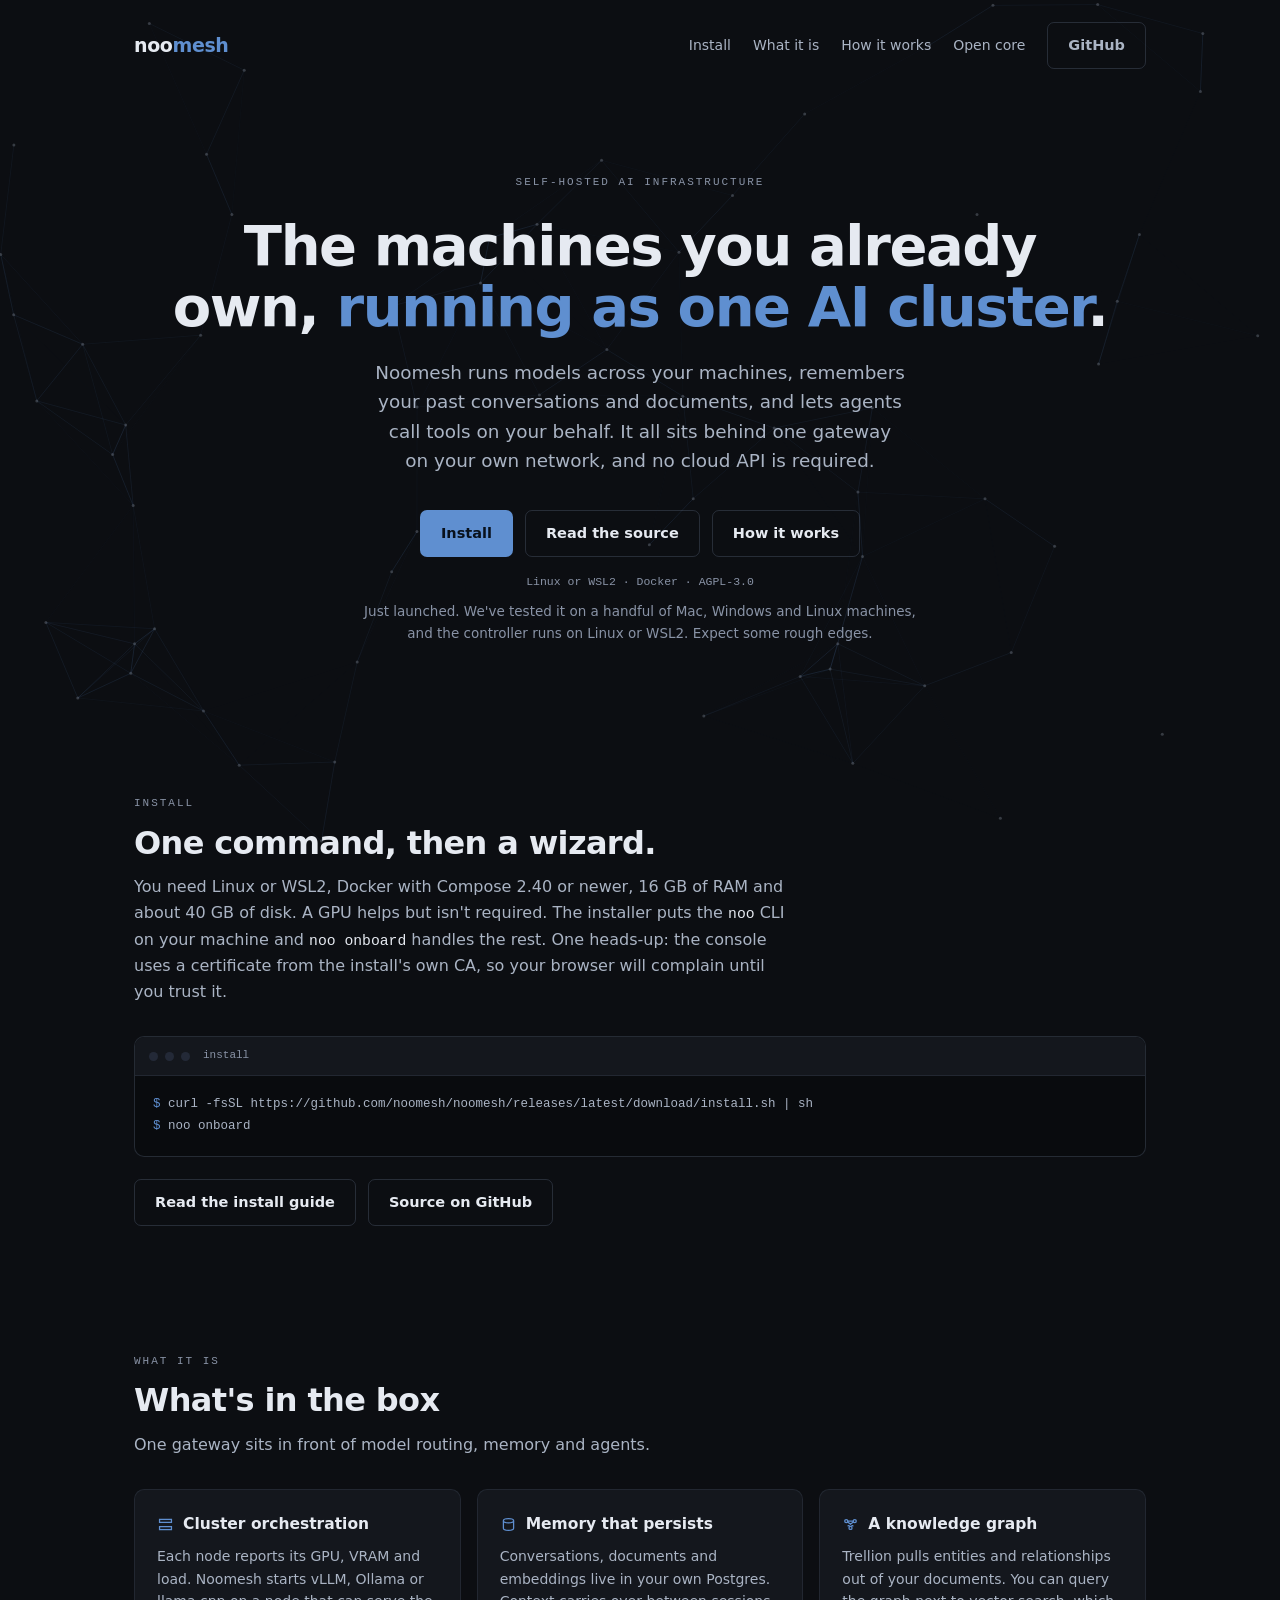
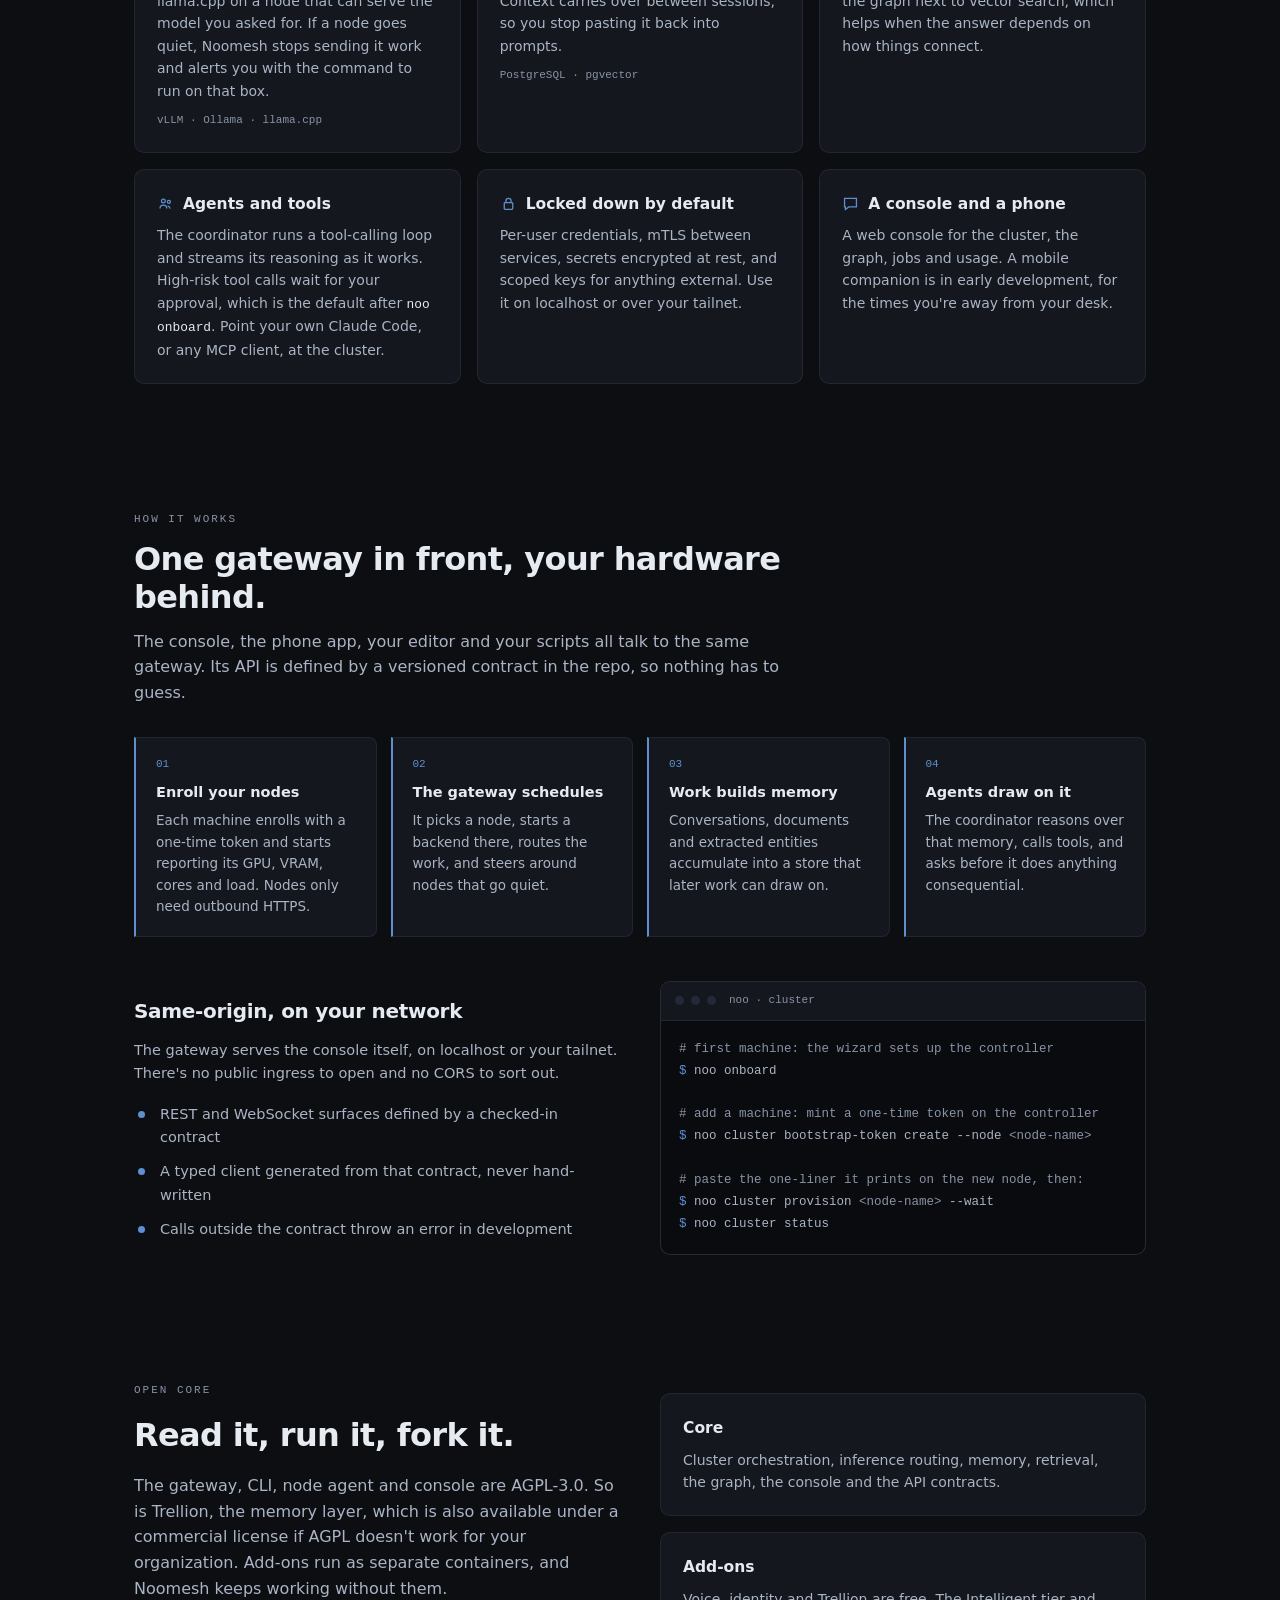
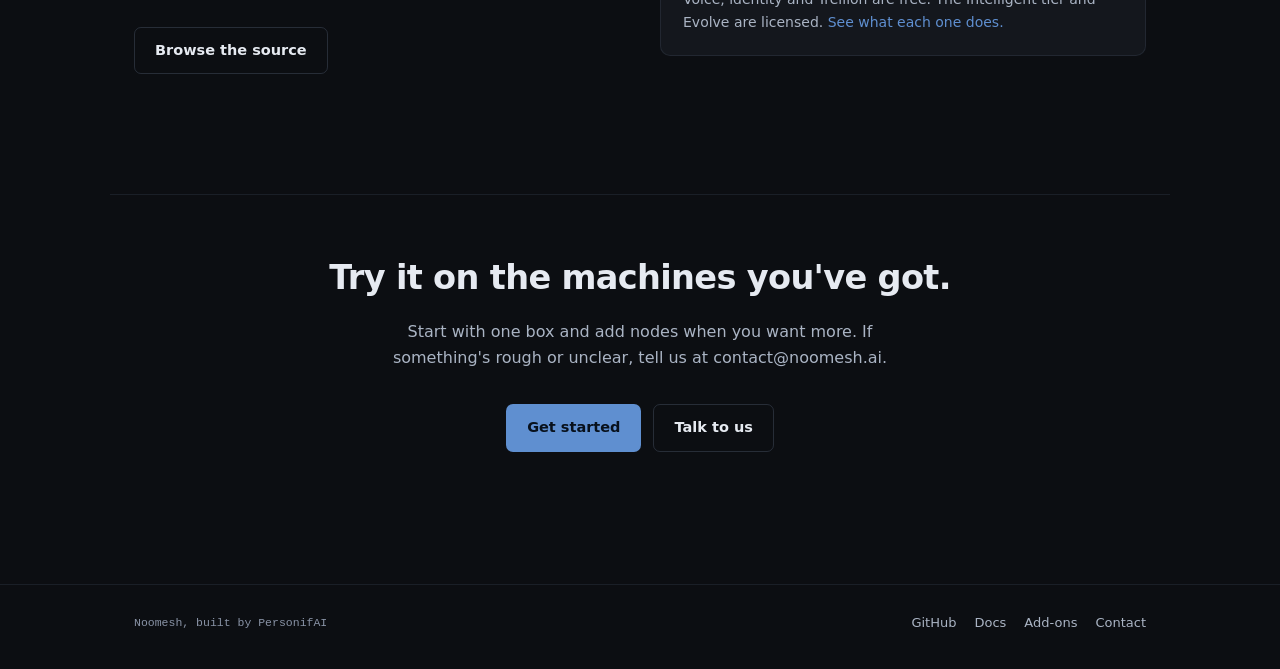
==== commit 68a3d0aa: "copy: plainer language pass, AGPL and maturity notes, matching headers Home page and add-ons copy re" ====
--- a/index.html
+++ b/index.html
@@ -302,6 +302,13 @@
       }
     }
 
+    .caveat {
+      margin: 10px auto 0;
+      max-width: 560px;
+      font-size: 13.5px;
+      color: var(--dim);
+    }
+
     /* ---- sections ---- */
     section {
       position: relative;
@@ -523,16 +530,20 @@
       <span class="eyebrow">Self-hosted AI infrastructure</span>
       <h1>The machines you already own, <span class="accent">running as one AI cluster</span>.</h1>
       <p class="lede">
-        Noomesh turns the machines you already own into one local-first AI cluster.
-        Model serving, memory, a knowledge graph, and agents that can act — all behind
-        your own network.
+        Noomesh runs models across your machines, remembers your past conversations and
+        documents, and lets agents call tools on your behalf. It all sits behind one
+        gateway on your own network, and no cloud API is required.
       </p>
       <div class="cta">
         <a class="btn btn-primary" href="#install">Install</a>
         <a class="btn btn-ghost" href="https://github.com/noomesh/noomesh">Read the source</a>
         <a class="btn btn-ghost" href="#how">How it works</a>
       </div>
-      <p class="cta-note">Runs on your hardware · Self-hosted</p>
+      <p class="cta-note">Linux or WSL2 · Docker · AGPL-3.0</p>
+      <p class="caveat">
+        Just launched. We've tested it on a handful of Mac, Windows and Linux machines, and the
+        controller runs on Linux or WSL2. Expect some rough edges.
+      </p>
     </div>
 
     <!-- ---------- install ---------- -->
@@ -542,9 +553,11 @@
           <span class="eyebrow">Install</span>
           <h2>One command, then a wizard.</h2>
           <p>
-            Linux or WSL2, Docker with Compose 2.40 or newer, 16&nbsp;GB RAM and about 40&nbsp;GB of disk. A GPU is optional.
-            The installer puts the <code>noo</code> CLI on your machine; <code>noo onboard</code>
-            walks you through the rest.
+            You need Linux or WSL2, Docker with Compose 2.40 or newer, 16&nbsp;GB of RAM and about
+            40&nbsp;GB of disk. A GPU helps but isn't required. The installer puts the <code>noo</code>
+            CLI on your machine and <code>noo onboard</code> handles the rest. One heads-up: the
+            console uses a certificate from the install's own CA, so your browser will complain
+            until you trust it.
           </p>
         </div>
         <div class="term">
@@ -566,10 +579,9 @@
       <div class="wrap">
         <div class="sec-head">
           <span class="eyebrow">What it is</span>
-          <h2>Not a wrapper around someone else's API.</h2>
+          <h2>What's in the box</h2>
           <p>
-            Noomesh is the layer between your hardware and your work: it decides what runs
-            where, keeps what it learns, and gives agents a way to act on it.
+            One gateway sits in front of model routing, memory and agents.
           </p>
         </div>
 
@@ -580,8 +592,9 @@
               Cluster orchestration
             </h3>
             <p>
-              Nodes enroll, heartbeat, and report GPU, VRAM and load. Inference backends
-              start on the node that can actually serve them and stop when they go idle.
+              Each node reports its GPU, VRAM and load. Noomesh starts vLLM, Ollama or
+              llama.cpp on a node that can serve the model you asked for. If a node goes
+              quiet, Noomesh stops sending it work and alerts you with the command to run on that box.
             </p>
             <span class="note">vLLM · Ollama · llama.cpp</span>
           </div>
@@ -593,7 +606,7 @@
             </h3>
             <p>
               Conversations, documents and embeddings live in your own Postgres. Context
-              carries across sessions instead of being re-pasted into a prompt each time.
+              carries over between sessions, so you stop pasting it back into prompts.
             </p>
             <span class="note">PostgreSQL · pgvector</span>
           </div>
@@ -604,31 +617,32 @@
               A knowledge graph
             </h3>
             <p>
-              Entities and typed relationships extracted from your documents, queryable
-              alongside vector search — so retrieval can follow connections, not just
-              similarity.
+              Trellion pulls entities and relationships out of your documents. You can
+              query the graph next to vector search, which helps when the answer depends
+              on how things connect.
             </p>
           </div>
 
           <div class="card">
             <h3>
               <svg viewBox="0 0 20 20"><circle cx="7.5" cy="7" r="2.2"/><circle cx="14" cy="8" r="1.8"/><path d="M3.5 16c0-2.4 1.8-4 4-4s4 1.6 4 4M12.5 13c1.4.1 2.6 1.1 3 3"/></svg>
-              Agents that act
+              Agents and tools
             </h3>
             <p>
-              A coordinator runs a real tool-calling loop and streams its reasoning as it
-              works. Multi-agent roles collaborate on longer jobs.
+              The coordinator runs a tool-calling loop and streams its reasoning as it
+              works. High-risk tool calls wait for your approval, which is the default after
+              <code>noo onboard</code>. Point your own Claude Code, or any MCP client, at the cluster.
             </p>
           </div>
 
           <div class="card">
             <h3>
               <svg viewBox="0 0 20 20"><rect x="5" y="9" width="10" height="8" rx="1"/><path d="M7 9V7a3 3 0 0 1 6 0v2"/></svg>
-              Yours by default
+              Locked down by default
             </h3>
             <p>
-              Reachable over your own tailnet, scoped service keys for anything external,
-              and an approval gate in front of actions that touch the real world.
+              Per-user credentials, mTLS between services, secrets encrypted at rest, and
+              scoped keys for anything external. Use it on localhost or over your tailnet.
             </p>
           </div>
 
@@ -638,8 +652,8 @@
               A console and a phone
             </h3>
             <p>
-              A web console for the cluster, the graph, jobs and usage — plus a focused
-              mobile companion for the parts you need when you're away from it.
+              A web console for the cluster, the graph, jobs and usage. A mobile companion
+              is in early development, for the times you're away from your desk.
             </p>
           </div>
         </div>
@@ -653,27 +667,28 @@
           <span class="eyebrow">How it works</span>
           <h2>One gateway in front, your hardware behind.</h2>
           <p>
-            Everything — console, phone, editor, scripts — talks to one gateway over a
-            contract that's checked in and versioned. Nothing guesses at the API.
+            The console, the phone app, your editor and your scripts all talk to the same
+            gateway. Its API is defined by a versioned contract in the repo, so nothing
+            has to guess.
           </p>
         </div>
 
         <div class="flow">
           <div class="step">
             <h3>Enroll your nodes</h3>
-            <p>Each machine enrolls with a one-time token and starts reporting what it has: GPU, VRAM, cores, load.</p>
+            <p>Each machine enrolls with a one-time token and starts reporting its GPU, VRAM, cores and load. Nodes only need outbound HTTPS.</p>
           </div>
           <div class="step">
             <h3>The gateway schedules</h3>
-            <p>It picks a node, starts a backend there, and routes work — retiring backends that go idle.</p>
+            <p>It picks a node, starts a backend there, routes the work, and steers around nodes that go quiet.</p>
           </div>
           <div class="step">
             <h3>Work builds memory</h3>
             <p>Conversations, documents and extracted entities accumulate into a store that later work can draw on.</p>
           </div>
           <div class="step">
-            <h3>Agents use all of it</h3>
-            <p>The coordinator reasons over that memory, calls tools, and asks before anything consequential.</p>
+            <h3>Agents draw on it</h3>
+            <p>The coordinator reasons over that memory, calls tools, and asks before it does anything consequential.</p>
           </div>
         </div>
 
@@ -681,14 +696,13 @@
           <div>
             <h3 style="font-size:1.25rem;letter-spacing:-0.015em">Same-origin, on your network</h3>
             <p style="margin-top:12px;color:var(--ink-2);font-size:14.5px">
-              The console is served by the gateway itself over your tailnet. No public
-              ingress to open, no CORS to negotiate, no third-party origin holding a
-              session for you.
+              The gateway serves the console itself, on localhost or your tailnet. There's
+              no public ingress to open and no CORS to sort out.
             </p>
             <ul class="ticks">
               <li>REST and WebSocket surfaces defined by a checked-in contract</li>
-              <li>Typed client generated from that contract, never hand-written</li>
-              <li>Uncontracted calls fail loudly in development, not silently in production</li>
+              <li>A typed client generated from that contract, never hand-written</li>
+              <li>Calls outside the contract throw an error in development</li>
             </ul>
           </div>
 
@@ -717,11 +731,13 @@
           <div>
             <span class="eyebrow">Open core</span>
             <h2 style="margin-top:10px;font-size:clamp(1.5rem,3.6vw,2rem);letter-spacing:-0.02em">
-              Readable, runnable, and yours to keep.
+              Read it, run it, fork it.
             </h2>
             <p style="margin-top:12px;color:var(--ink-2)">
-              The core is public: read it, run it, fork it. Optional extensions plug into
-              the same gateway, and the core doesn't depend on them.
+              The gateway, CLI, node agent and console are AGPL-3.0. So is Trellion, the
+              memory layer, which is also available under a commercial license if AGPL
+              doesn't work for your organization. Add-ons run as separate containers, and
+              Noomesh keeps working without them.
             </p>
             <div class="cta" style="justify-content:flex-start;margin-top:26px">
               <a class="btn btn-ghost" href="https://github.com/noomesh/noomesh">Browse the source</a>
@@ -731,11 +747,11 @@
           <div class="grid" style="grid-template-columns:1fr">
             <div class="card">
               <h3>Core</h3>
-              <p>Cluster orchestration, inference routing, memory, retrieval, the graph, the console, the contracts.</p>
+              <p>Cluster orchestration, inference routing, memory, retrieval, the graph, the console and the API contracts.</p>
             </div>
             <div class="card">
-              <h3>Extensions</h3>
-              <p>Optional modules that plug into the same gateway. Nothing in the core stops working without them.</p>
+              <h3>Add-ons</h3>
+              <p>Voice, identity and Trellion are free. The Intelligent tier and Evolve are licensed. <a href="/add-ons/">See what each one does.</a></p>
             </div>
           </div>
         </div>
@@ -744,10 +760,10 @@
 
     <section>
       <div class="wrap closing">
-        <h2>Bring your own hardware.</h2>
+        <h2>Try it on the machines you've got.</h2>
         <p>
-          If you already have the machines, you already have most of what you need.
-          Noomesh is the part that makes them one system.
+          Start with one box and add nodes when you want more. If something's rough or
+          unclear, tell us at contact@noomesh.ai.
         </p>
         <div class="cta">
           <a class="btn btn-primary" href="#install">Get started</a>
@@ -759,7 +775,7 @@
 
   <footer>
     <div class="wrap">
-      <span class="made">Noomesh — built by PersonifAI</span>
+      <span class="made">Noomesh, built by PersonifAI</span>
       <nav>
         <a href="https://github.com/noomesh/noomesh">GitHub</a>
         <a href="https://github.com/noomesh/noomesh/tree/main/docs">Docs</a>
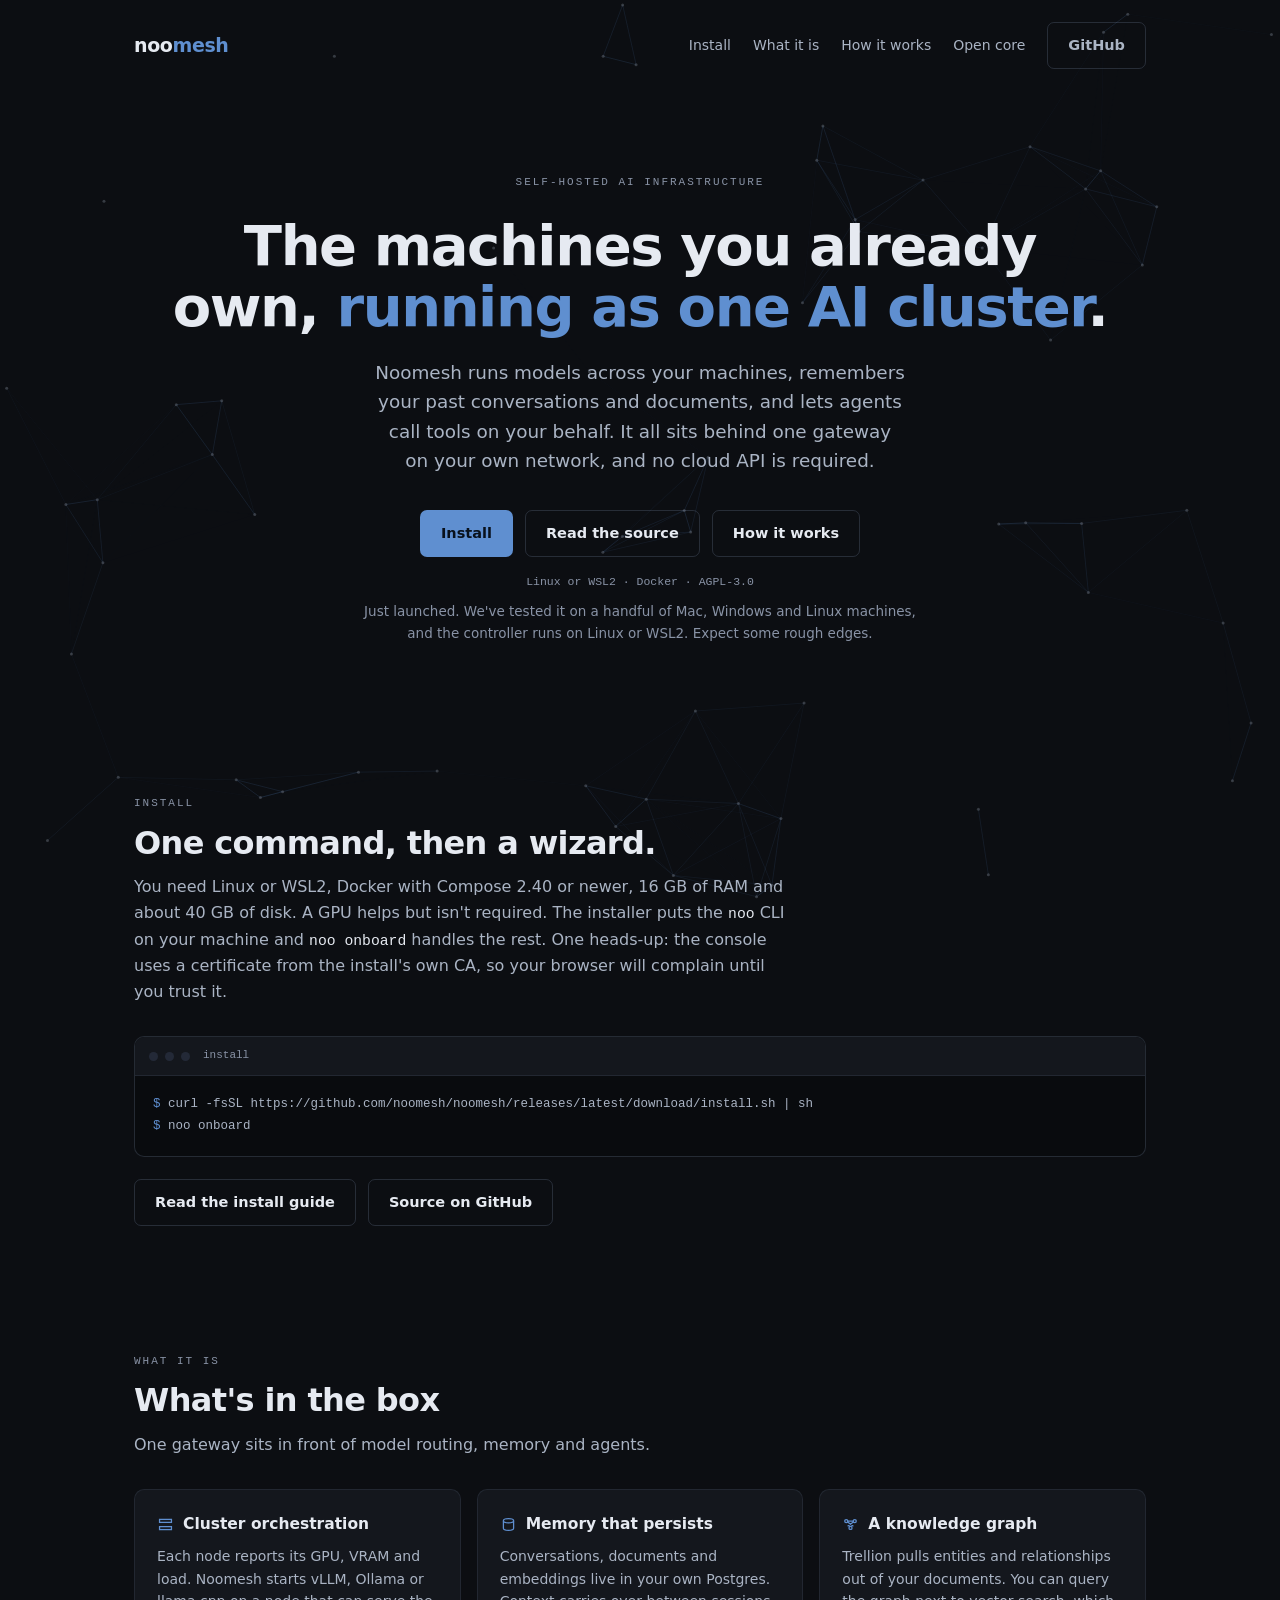
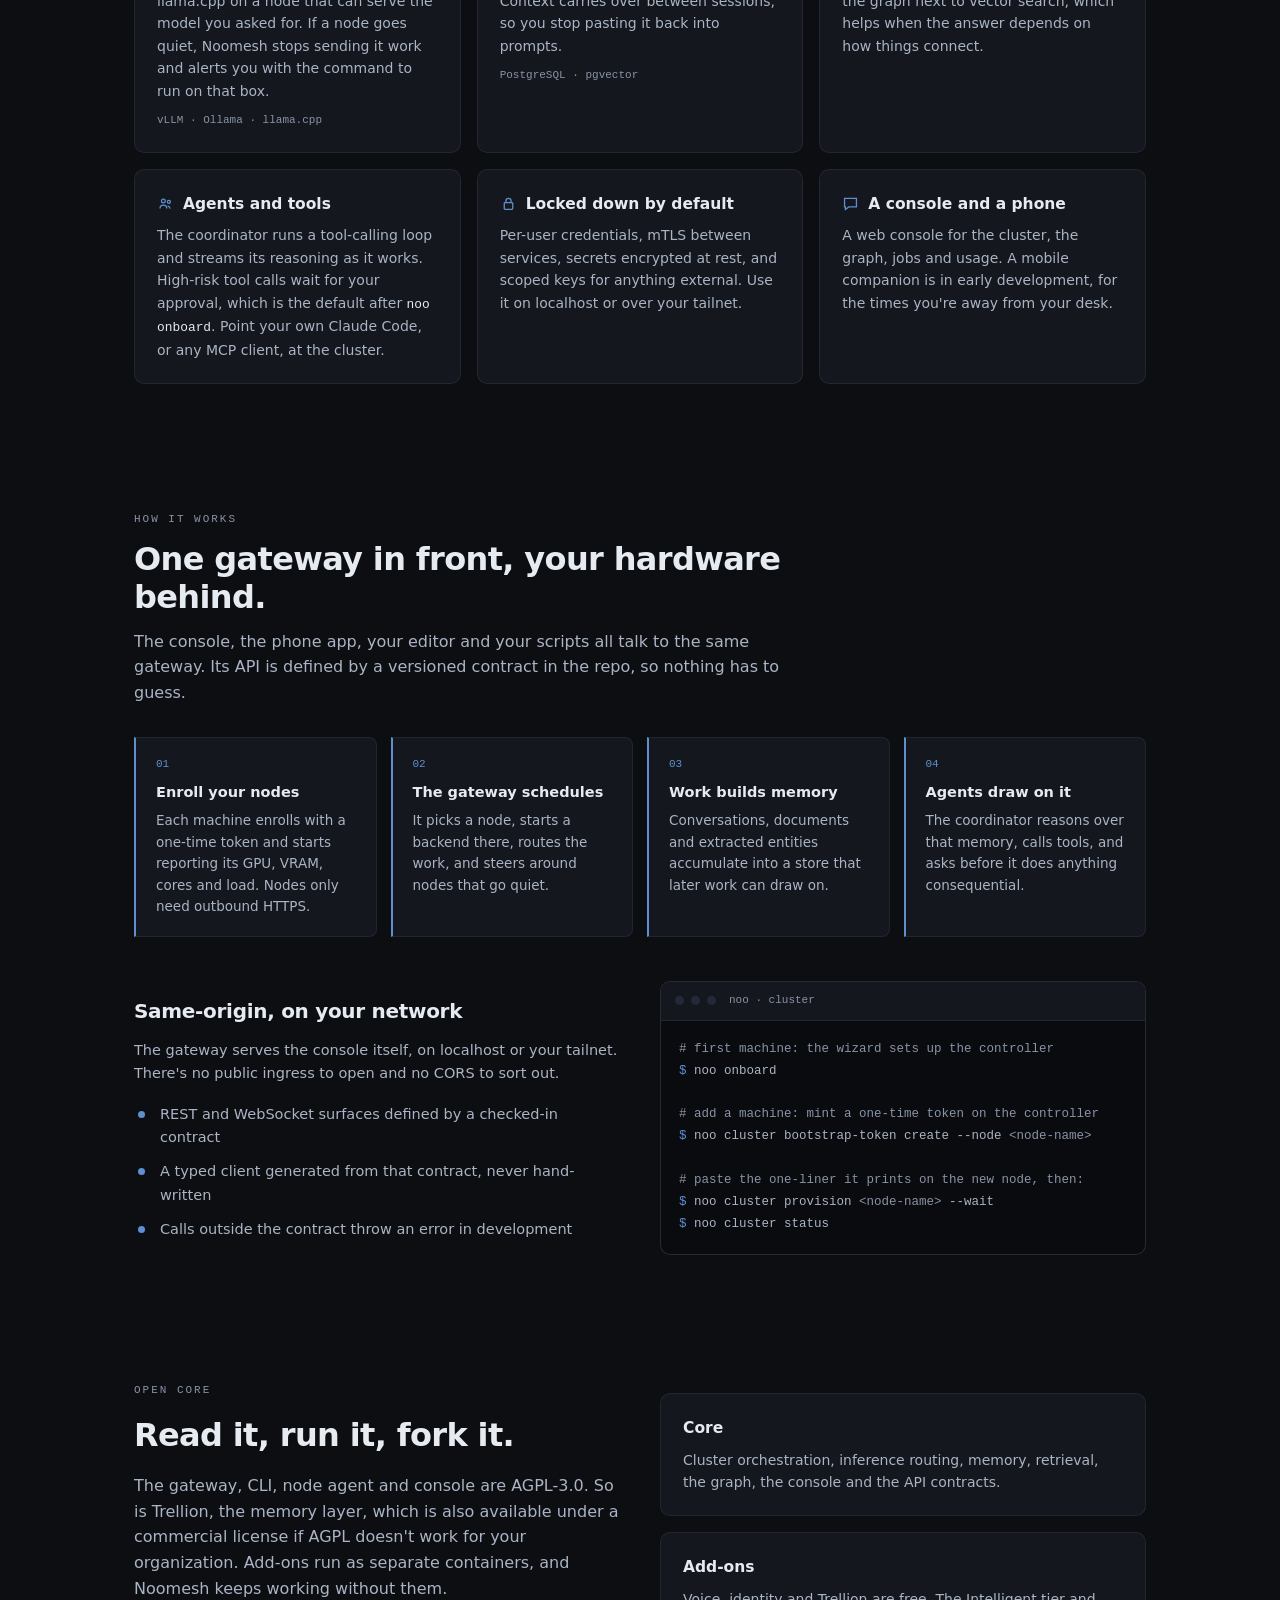
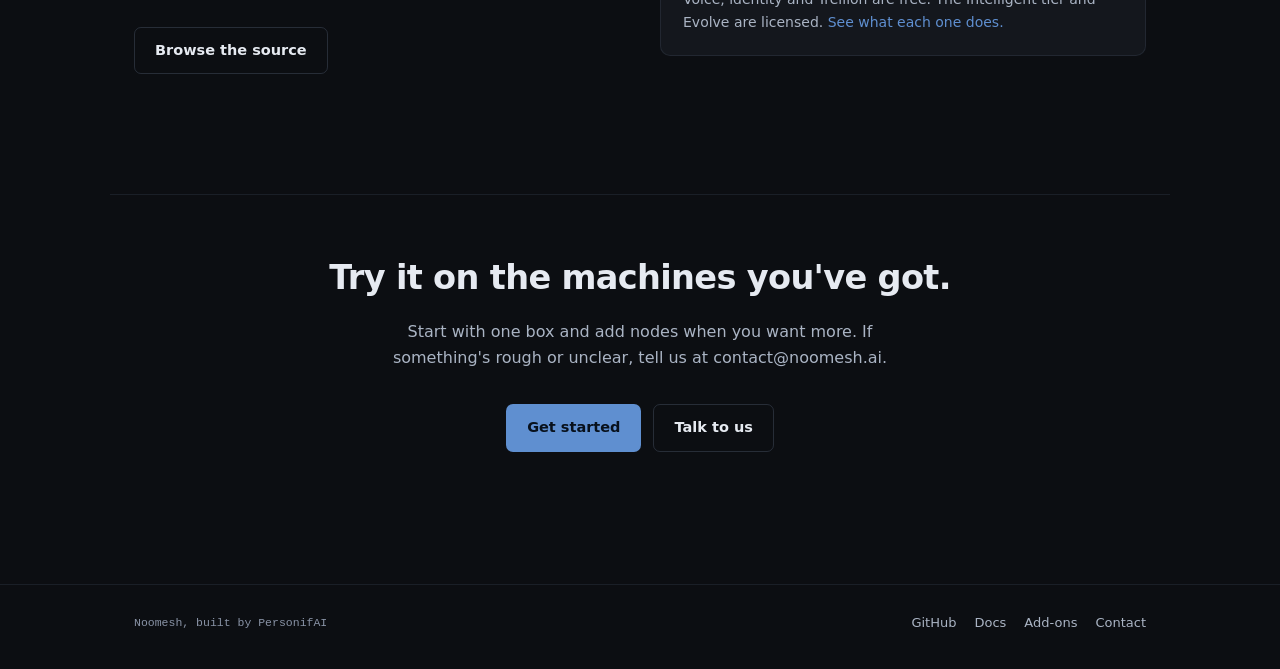
==== commit 2abbae80: "mobile: wrap long URLs on the terms page, larger header and footer tap targets The telemetry URL in " ====
--- a/index.html
+++ b/index.html
@@ -223,6 +223,12 @@
 }
 footer nav a {
   color: var(--ink-2);
+}
+@media (max-width: 720px) {
+  footer nav a {
+    display: inline-block;
+    padding: 8px 0;
+  }
 }
   </style>
   <style>
